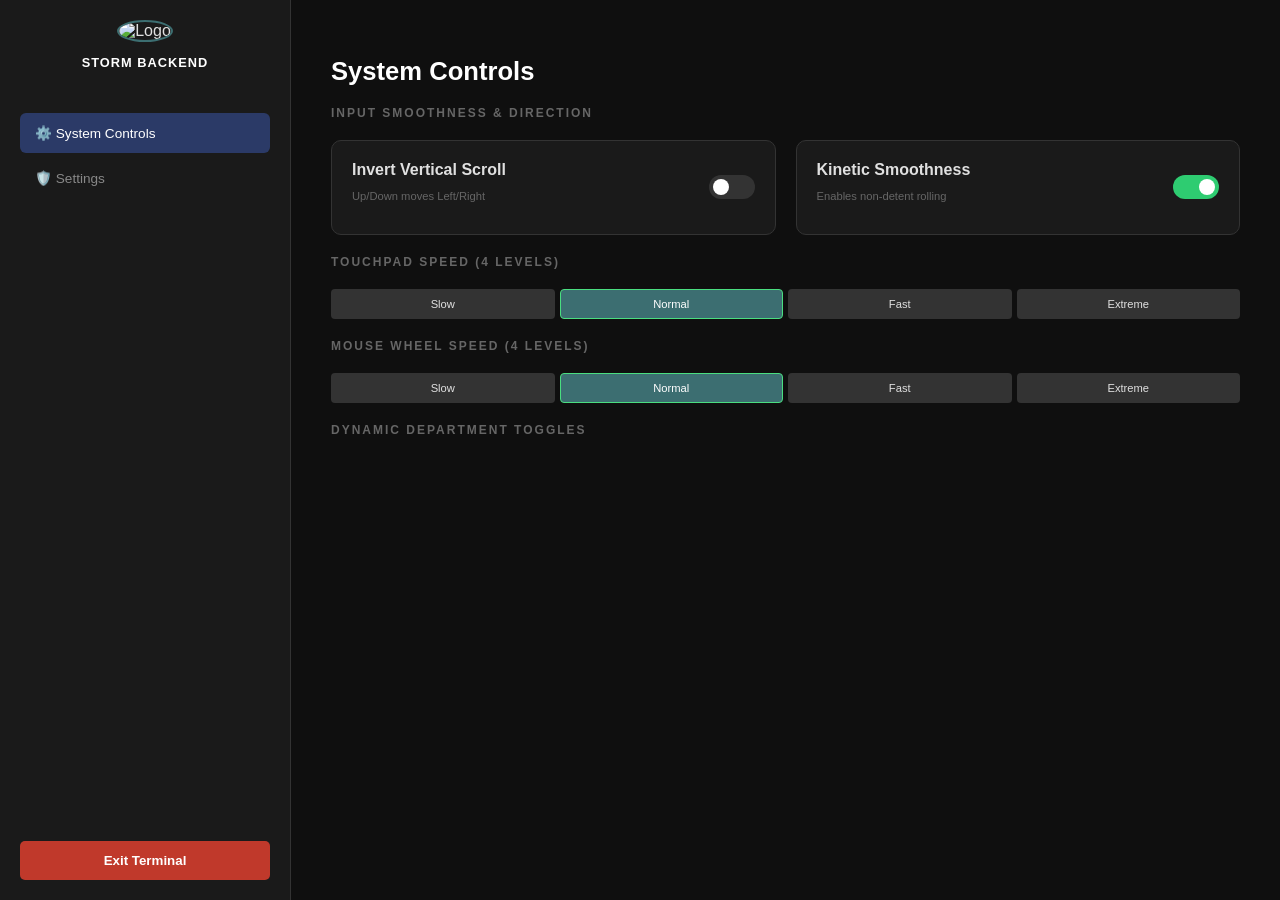
==== backend.html @ 60d8605e "Update backend.html" ====
<!DOCTYPE html>
<html lang="en">
<head>
    <meta charset="UTF-8">
    <meta name="viewport" content="width=device-width, initial-scale=1.0">
    <title>LRP | Master Backend Control</title>
    <style>
        body { background-color: #0f0f0f; color: #e0e0e0; font-family: 'Segoe UI', Arial, sans-serif; margin: 0; display: flex; min-height: 100vh; overflow: hidden; }
        .sidebar { width: 250px; background-color: #1a1a1a; border-right: 1px solid #333; padding: 20px; display: flex; flex-direction: column; }
        .sidebar h3 { font-size: 0.8rem; text-align: center; color: #fff; letter-spacing: 1px; }
        .nav-tabs { display: flex; flex-direction: column; gap: 5px; margin-top: 30px; }
        .tab-btn { background: transparent; color: #888; border: none; padding: 12px 15px; text-align: left; border-radius: 6px; cursor: pointer; transition: 0.2s; font-size: 0.85rem; }
        .tab-btn.active { background: #2b3a67; color: #fff; }
        .main-panel { flex-grow: 1; padding: 40px; overflow-y: auto; }
        .tab-content { display: none; }
        .tab-content.active-tab { display: block; animation: fadeIn 0.3s ease; }
        @keyframes fadeIn { from { opacity: 0; transform: translateY(5px); } to { opacity: 1; } }
        
        h1 { color: #fff; font-size: 1.6rem; }
        h2 { color: #666; font-size: 0.75rem; text-transform: uppercase; letter-spacing: 2px; margin: 20px 0; }

        .control-grid { display: grid; grid-template-columns: repeat(auto-fit, minmax(300px, 1fr)); gap: 20px; }
        .control-card { background: #1a1a1a; border: 1px solid #333; padding: 20px; border-radius: 10px; display: flex; justify-content: space-between; align-items: center; }
        
        /* Speed Selector Styling */
        .speed-track { display: flex; gap: 5px; margin-top: 10px; }
        .speed-opt { flex: 1; background: #333; padding: 8px; border-radius: 4px; text-align: center; cursor: pointer; font-size: 0.7rem; transition: 0.2s; border: 1px solid transparent; }
        .speed-opt.active { background: #3c6e71; border-color: #4ade80; color: white; }

        .switch { position: relative; width: 46px; height: 24px; }
        .switch input { opacity: 0; width: 0; height: 0; }
        .slider { position: absolute; cursor: pointer; top: 0; left: 0; right: 0; bottom: 0; background-color: #333; transition: .4s; border-radius: 34px; }
        .slider:before { position: absolute; content: ""; height: 16px; width: 16px; left: 4px; bottom: 4px; background-color: white; transition: .4s; border-radius: 50%; }
        input:checked + .slider { background-color: #2ecc71; }
        input:checked + .slider:before { transform: translateX(22px); }

        .btn-exit { background: #c0392b; color: white; border: none; padding: 12px; border-radius: 5px; cursor: pointer; margin-top: auto; font-weight: bold; }
    </style>
</head>
<body>

    <div class="sidebar">
        <div style="text-align: center;">
            <img src="LRPC_favicon_test.jpeg" alt="Logo" style="width: 65px; border-radius: 50%; border: 2px solid #3c6e71;">
            <h3>STORM BACKEND</h3>
        </div>
        <nav class="nav-tabs">
            <button class="tab-btn active" onclick="switchTab('controls', this)">⚙️ System Controls</button>
            <button class="tab-btn" onclick="switchTab('settings', this)">🛡️ Settings</button>
        </nav>
        <button class="btn-exit" onclick="window.location.href='option.html'">Exit Terminal</button>
    </div>

    <div class="main-panel">
        <div id="controls" class="tab-content active-tab">
            <h1>System Controls</h1>
            
            <h2>Input Smoothness & Direction</h2>
            <div class="control-grid">
                <div class="control-card">
                    <div><b>Invert Vertical Scroll</b><p style="font-size:0.7rem; color:#666;">Up/Down moves Left/Right</p></div>
                    <label class="switch">
                        <input type="checkbox" id="scroll_invert" onchange="saveSettings()">
                        <span class="slider"></span>
                    </label>
                </div>
                <div class="control-card">
                    <div><b>Kinetic Smoothness</b><p style="font-size:0.7rem; color:#666;">Enables non-detent rolling</p></div>
                    <label class="switch">
                        <input type="checkbox" id="scroll_smooth" checked onchange="saveSettings()">
                        <span class="slider"></span>
                    </label>
                </div>
            </div>

            <h2>Touchpad Speed (4 Levels)</h2>
            <div class="speed-track" id="touchpad-speeds">
                <div class="speed-opt" onclick="setSpeed('touch', 0.5, this)">Slow</div>
                <div class="speed-opt active" onclick="setSpeed('touch', 1.0, this)">Normal</div>
                <div class="speed-opt" onclick="setSpeed('touch', 2.0, this)">Fast</div>
                <div class="speed-opt" onclick="setSpeed('touch', 4.0, this)">Extreme</div>
            </div>

            <h2>Mouse Wheel Speed (4 Levels)</h2>
            <div class="speed-track" id="mouse-speeds">
                <div class="speed-opt" onclick="setSpeed('mouse', 0.5, this)">Slow</div>
                <div class="speed-opt active" onclick="setSpeed('mouse', 1.0, this)">Normal</div>
                <div class="speed-opt" onclick="setSpeed('mouse', 2.5, this)">Fast</div>
                <div class="speed-opt" onclick="setSpeed('mouse', 5.0, this)">Extreme</div>
            </div>

            <h2>Dynamic Department Toggles</h2>
            <div class="control-grid" id="dynamic-toggle-container" style="margin-top:20px;"></div>
        </div>
    </div>

    <script>
        function saveSettings() {
            localStorage.setItem('hub_invert', document.getElementById('scroll_invert').checked);
            localStorage.setItem('hub_smooth', document.getElementById('scroll_smooth').checked);
        }

        function setSpeed(type, val, el) {
            localStorage.setItem(`hub_${type}_speed`, val);
            const parent = el.parentElement;
            parent.querySelectorAll('.speed-opt').forEach(opt => opt.classList.remove('active'));
            el.classList.add('active');
        }

        function loadSettings() {
            const invert = localStorage.getItem('hub_invert') === "true";
            const smooth = localStorage.getItem('hub_smooth') !== "false"; // default true
            document.getElementById('scroll_invert').checked = invert;
            document.getElementById('scroll_smooth').checked = smooth;
            
            // Render depts...
            const depts = JSON.parse(localStorage.getItem('master_dept_list')) || [];
            const container = document.getElementById('dynamic-toggle-container');
            container.innerHTML = depts.map(d => `
                <div class="control-card">
                    <div><b>${d.icon} ${d.name}</b></div>
                    <label class="switch">
                        <input type="checkbox" ${localStorage.getItem(d.id+'_locked') === 'false' ? 'checked' : ''} 
                        onchange="localStorage.setItem('${d.id}_locked', !this.checked)">
                        <span class="slider"></span>
                    </label>
                </div>
            `).join('');
        }

        function switchTab(id, btn) {
            document.querySelectorAll('.tab-content').forEach(t => t.classList.remove('active-tab'));
            document.querySelectorAll('.tab-btn').forEach(b => b.classList.remove('active'));
            document.getElementById(id).classList.add('active-tab');
            btn.classList.add('active');
        }

        window.onload = loadSettings;
    </script>
</body>
</html>
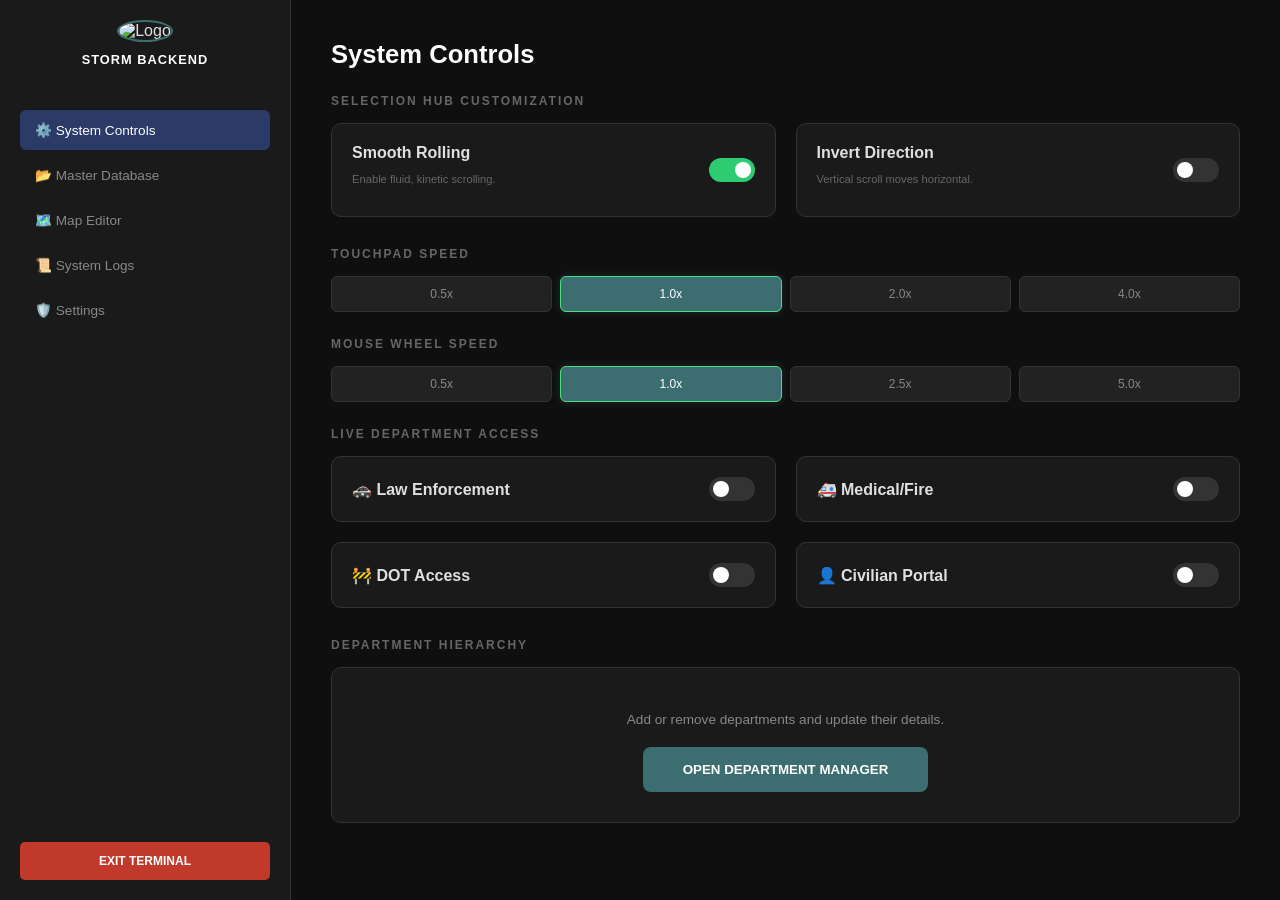
==== commit 53ffc359: "Update backend.html" ====
--- a/backend.html
+++ b/backend.html
@@ -6,27 +6,35 @@
     <title>LRP | Master Backend Control</title>
     <style>
         body { background-color: #0f0f0f; color: #e0e0e0; font-family: 'Segoe UI', Arial, sans-serif; margin: 0; display: flex; min-height: 100vh; overflow: hidden; }
-        .sidebar { width: 250px; background-color: #1a1a1a; border-right: 1px solid #333; padding: 20px; display: flex; flex-direction: column; }
-        .sidebar h3 { font-size: 0.8rem; text-align: center; color: #fff; letter-spacing: 1px; }
+        
+        /* Sidebar */
+        .sidebar { width: 250px; background-color: #1a1a1a; border-right: 1px solid #333; padding: 20px; display: flex; flex-direction: column; flex-shrink: 0; }
+        .sidebar h3 { font-size: 0.8rem; text-align: center; color: #fff; letter-spacing: 1px; margin-top: 10px; }
         .nav-tabs { display: flex; flex-direction: column; gap: 5px; margin-top: 30px; }
-        .tab-btn { background: transparent; color: #888; border: none; padding: 12px 15px; text-align: left; border-radius: 6px; cursor: pointer; transition: 0.2s; font-size: 0.85rem; }
+        .tab-btn { background: transparent; color: #888; border: none; padding: 12px 15px; text-align: left; border-radius: 6px; cursor: pointer; transition: 0.2s; font-size: 0.85rem; display: flex; align-items: center; gap: 10px; }
+        .tab-btn:hover { background: rgba(255, 255, 255, 0.05); color: #fff; }
         .tab-btn.active { background: #2b3a67; color: #fff; }
-        .main-panel { flex-grow: 1; padding: 40px; overflow-y: auto; }
+
+        /* Main Panel */
+        .main-panel { flex-grow: 1; padding: 40px; overflow-y: auto; background-color: #0f0f0f; }
         .tab-content { display: none; }
         .tab-content.active-tab { display: block; animation: fadeIn 0.3s ease; }
         @keyframes fadeIn { from { opacity: 0; transform: translateY(5px); } to { opacity: 1; } }
         
-        h1 { color: #fff; font-size: 1.6rem; }
-        h2 { color: #666; font-size: 0.75rem; text-transform: uppercase; letter-spacing: 2px; margin: 20px 0; }
-
-        .control-grid { display: grid; grid-template-columns: repeat(auto-fit, minmax(300px, 1fr)); gap: 20px; }
+        h1 { color: #fff; font-size: 1.6rem; margin: 0 0 5px 0; }
+        h2 { color: #666; font-size: 0.75rem; text-transform: uppercase; letter-spacing: 2px; margin: 25px 0 15px 0; }
+
+        /* Cards & Grids */
+        .control-grid { display: grid; grid-template-columns: repeat(auto-fit, minmax(300px, 1fr)); gap: 20px; margin-bottom: 30px; }
         .control-card { background: #1a1a1a; border: 1px solid #333; padding: 20px; border-radius: 10px; display: flex; justify-content: space-between; align-items: center; }
         
-        /* Speed Selector Styling */
-        .speed-track { display: flex; gap: 5px; margin-top: 10px; }
-        .speed-opt { flex: 1; background: #333; padding: 8px; border-radius: 4px; text-align: center; cursor: pointer; font-size: 0.7rem; transition: 0.2s; border: 1px solid transparent; }
-        .speed-opt.active { background: #3c6e71; border-color: #4ade80; color: white; }
-
+        /* Speed Selectors */
+        .speed-track { display: flex; gap: 8px; margin-bottom: 20px; }
+        .speed-opt { flex: 1; background: #222; padding: 10px; border-radius: 6px; text-align: center; cursor: pointer; font-size: 0.75rem; transition: 0.2s; border: 1px solid #333; color: #888; }
+        .speed-opt:hover { border-color: #3c6e71; color: #fff; }
+        .speed-opt.active { background: #3c6e71; border-color: #4ade80; color: white; box-shadow: 0 0 10px rgba(60, 110, 113, 0.3); }
+
+        /* Toggles */
         .switch { position: relative; width: 46px; height: 24px; }
         .switch input { opacity: 0; width: 0; height: 0; }
         .slider { position: absolute; cursor: pointer; top: 0; left: 0; right: 0; bottom: 0; background-color: #333; transition: .4s; border-radius: 34px; }
@@ -34,7 +42,16 @@
         input:checked + .slider { background-color: #2ecc71; }
         input:checked + .slider:before { transform: translateX(22px); }
 
-        .btn-exit { background: #c0392b; color: white; border: none; padding: 12px; border-radius: 5px; cursor: pointer; margin-top: auto; font-weight: bold; }
+        .mgmt-section { background: #1a1a1a; border: 1px solid #333; padding: 30px; border-radius: 10px; text-align: center; }
+        .btn-mgmt { background: #3c6e71; color: white; border: none; padding: 15px 40px; border-radius: 8px; cursor: pointer; font-weight: bold; text-transform: uppercase; transition: 0.3s; }
+        .btn-mgmt:hover { background: #2b3a67; transform: translateY(-2px); }
+
+        /* Logs & Placeholders */
+        .log-container { background: #111; padding: 20px; border-radius: 8px; font-family: monospace; color: #4ade80; font-size: 0.85rem; border: 1px solid #222; line-height: 1.6; }
+        .placeholder-box { background: #151515; border: 1px dashed #333; padding: 50px; border-radius: 10px; text-align: center; color: #555; }
+        .btn-primary { background: #2b3a67; color: white; border: none; padding: 12px 25px; border-radius: 5px; cursor: pointer; font-weight: bold; text-transform: uppercase; margin-top: 15px; }
+
+        .btn-exit { background: #c0392b; color: white; border: none; padding: 12px; border-radius: 5px; cursor: pointer; margin-top: auto; font-weight: bold; font-size: 0.75rem; text-transform: uppercase; }
     </style>
 </head>
 <body>
@@ -46,81 +63,127 @@
         </div>
         <nav class="nav-tabs">
             <button class="tab-btn active" onclick="switchTab('controls', this)">⚙️ System Controls</button>
+            <button class="tab-btn" onclick="switchTab('database', this)">📂 Master Database</button>
+            <button class="tab-btn" onclick="switchTab('map', this)">🗺️ Map Editor</button>
+            <button class="tab-btn" onclick="switchTab('logs', this)">📜 System Logs</button>
             <button class="tab-btn" onclick="switchTab('settings', this)">🛡️ Settings</button>
         </nav>
         <button class="btn-exit" onclick="window.location.href='option.html'">Exit Terminal</button>
     </div>
 
     <div class="main-panel">
+        
         <div id="controls" class="tab-content active-tab">
             <h1>System Controls</h1>
             
-            <h2>Input Smoothness & Direction</h2>
+            <h2>Selection Hub Customization</h2>
             <div class="control-grid">
                 <div class="control-card">
-                    <div><b>Invert Vertical Scroll</b><p style="font-size:0.7rem; color:#666;">Up/Down moves Left/Right</p></div>
+                    <div><b>Smooth Rolling</b><p style="font-size:0.7rem; color:#666;">Enable fluid, kinetic scrolling.</p></div>
+                    <label class="switch">
+                        <input type="checkbox" id="scroll_smooth" checked onchange="saveSettings()">
+                        <span class="slider"></span>
+                    </label>
+                </div>
+                <div class="control-card">
+                    <div><b>Invert Direction</b><p style="font-size:0.7rem; color:#666;">Vertical scroll moves horizontal.</p></div>
                     <label class="switch">
                         <input type="checkbox" id="scroll_invert" onchange="saveSettings()">
                         <span class="slider"></span>
                     </label>
                 </div>
-                <div class="control-card">
-                    <div><b>Kinetic Smoothness</b><p style="font-size:0.7rem; color:#666;">Enables non-detent rolling</p></div>
-                    <label class="switch">
-                        <input type="checkbox" id="scroll_smooth" checked onchange="saveSettings()">
-                        <span class="slider"></span>
-                    </label>
-                </div>
-            </div>
-
-            <h2>Touchpad Speed (4 Levels)</h2>
-            <div class="speed-track" id="touchpad-speeds">
-                <div class="speed-opt" onclick="setSpeed('touch', 0.5, this)">Slow</div>
-                <div class="speed-opt active" onclick="setSpeed('touch', 1.0, this)">Normal</div>
-                <div class="speed-opt" onclick="setSpeed('touch', 2.0, this)">Fast</div>
-                <div class="speed-opt" onclick="setSpeed('touch', 4.0, this)">Extreme</div>
-            </div>
-
-            <h2>Mouse Wheel Speed (4 Levels)</h2>
-            <div class="speed-track" id="mouse-speeds">
-                <div class="speed-opt" onclick="setSpeed('mouse', 0.5, this)">Slow</div>
-                <div class="speed-opt active" onclick="setSpeed('mouse', 1.0, this)">Normal</div>
-                <div class="speed-opt" onclick="setSpeed('mouse', 2.5, this)">Fast</div>
-                <div class="speed-opt" onclick="setSpeed('mouse', 5.0, this)">Extreme</div>
-            </div>
-
-            <h2>Dynamic Department Toggles</h2>
-            <div class="control-grid" id="dynamic-toggle-container" style="margin-top:20px;"></div>
-        </div>
+            </div>
+
+            <h2>Touchpad Speed</h2>
+            <div class="speed-track" id="touch-track">
+                <div class="speed-opt" onclick="setSpeed('touch', 0.5, this)">0.5x</div>
+                <div class="speed-opt active" onclick="setSpeed('touch', 1.0, this)">1.0x</div>
+                <div class="speed-opt" onclick="setSpeed('touch', 2.0, this)">2.0x</div>
+                <div class="speed-opt" onclick="setSpeed('touch', 4.0, this)">4.0x</div>
+            </div>
+
+            <h2>Mouse Wheel Speed</h2>
+            <div class="speed-track" id="mouse-track">
+                <div class="speed-opt" onclick="setSpeed('mouse', 0.5, this)">0.5x</div>
+                <div class="speed-opt active" onclick="setSpeed('mouse', 1.0, this)">1.0x</div>
+                <div class="speed-opt" onclick="setSpeed('mouse', 2.5, this)">2.5x</div>
+                <div class="speed-opt" onclick="setSpeed('mouse', 5.0, this)">5.0x</div>
+            </div>
+
+            <h2>Live Department Access</h2>
+            <div class="control-grid" id="dynamic-toggle-container"></div>
+
+            <h2>Department Hierarchy</h2>
+            <div class="mgmt-section">
+                <p style="color: #888; font-size: 0.85rem; margin-bottom: 20px;">Add or remove departments and update their details.</p>
+                <button class="btn-mgmt" onclick="window.location.href='dept.html'">Open Department Manager</button>
+            </div>
+        </div>
+
+        <div id="database" class="tab-content">
+            <h1>Master Database</h1>
+            <h2>Global Citizen & User Management</h2>
+            <div class="placeholder-box">
+                <p>User Directory & Credential Manager</p>
+                <button class="btn-primary" onclick="window.location.href='database.html'">Initialize Master Registry</button>
+            </div>
+        </div>
+
+        <div id="map" class="tab-content">
+            <h1>Map Editor</h1>
+            <h2>Live Dispatch Coordinate Management</h2>
+            <div class="placeholder-box">
+                <p>Map Render Engine Standby</p>
+                <button class="btn-primary" disabled style="opacity: 0.5;">Open Map Canvas</button>
+            </div>
+        </div>
+
+        <div id="logs" class="tab-content">
+            <h1>System Logs</h1>
+            <div class="log-container" id="log-display">
+                > [INFO] System initialized successfully.<br>
+                > [INFO] Connection to LocalStorage: STABLE.<br>
+                > [DATA] Master Department List synchronized.
+            </div>
+        </div>
+
+        <div id="settings" class="tab-content">
+            <h1>Settings</h1>
+            <h2>Security & Debugging</h2>
+            <div class="control-card">
+                <div><b>Admin Debug Mode</b></div>
+                <label class="switch"><input type="checkbox"><span class="slider"></span></label>
+            </div>
+        </div>
+
     </div>
 
     <script>
         function saveSettings() {
+            localStorage.setItem('hub_smooth', document.getElementById('scroll_smooth').checked);
             localStorage.setItem('hub_invert', document.getElementById('scroll_invert').checked);
-            localStorage.setItem('hub_smooth', document.getElementById('scroll_smooth').checked);
         }
 
         function setSpeed(type, val, el) {
             localStorage.setItem(`hub_${type}_speed`, val);
-            const parent = el.parentElement;
-            parent.querySelectorAll('.speed-opt').forEach(opt => opt.classList.remove('active'));
+            el.parentElement.querySelectorAll('.speed-opt').forEach(opt => opt.classList.remove('active'));
             el.classList.add('active');
         }
 
-        function loadSettings() {
-            const invert = localStorage.getItem('hub_invert') === "true";
-            const smooth = localStorage.getItem('hub_smooth') !== "false"; // default true
-            document.getElementById('scroll_invert').checked = invert;
-            document.getElementById('scroll_smooth').checked = smooth;
-            
-            // Render depts...
-            const depts = JSON.parse(localStorage.getItem('master_dept_list')) || [];
+        function renderToggles() {
+            const depts = JSON.parse(localStorage.getItem('master_dept_list')) || [
+                { id: 'police', name: 'Law Enforcement', icon: '🚓' },
+                { id: 'ems', name: 'Medical/Fire', icon: '🚑' },
+                { id: 'dot', name: 'DOT Access', icon: '🚧' },
+                { id: 'civ', name: 'Civilian Portal', icon: '👤' }
+            ];
             const container = document.getElementById('dynamic-toggle-container');
             container.innerHTML = depts.map(d => `
                 <div class="control-card">
                     <div><b>${d.icon} ${d.name}</b></div>
                     <label class="switch">
-                        <input type="checkbox" ${localStorage.getItem(d.id+'_locked') === 'false' ? 'checked' : ''} 
+                        <input type="checkbox" id="${d.id}_toggle" 
+                        ${localStorage.getItem(d.id+'_locked') === 'false' ? 'checked' : ''} 
                         onchange="localStorage.setItem('${d.id}_locked', !this.checked)">
                         <span class="slider"></span>
                     </label>
@@ -135,7 +198,11 @@
             btn.classList.add('active');
         }
 
-        window.onload = loadSettings;
+        window.onload = () => {
+            renderToggles();
+            document.getElementById('scroll_smooth').checked = localStorage.getItem('hub_smooth') !== "false";
+            document.getElementById('scroll_invert').checked = localStorage.getItem('hub_invert') === "true";
+        };
     </script>
 </body>
 </html>
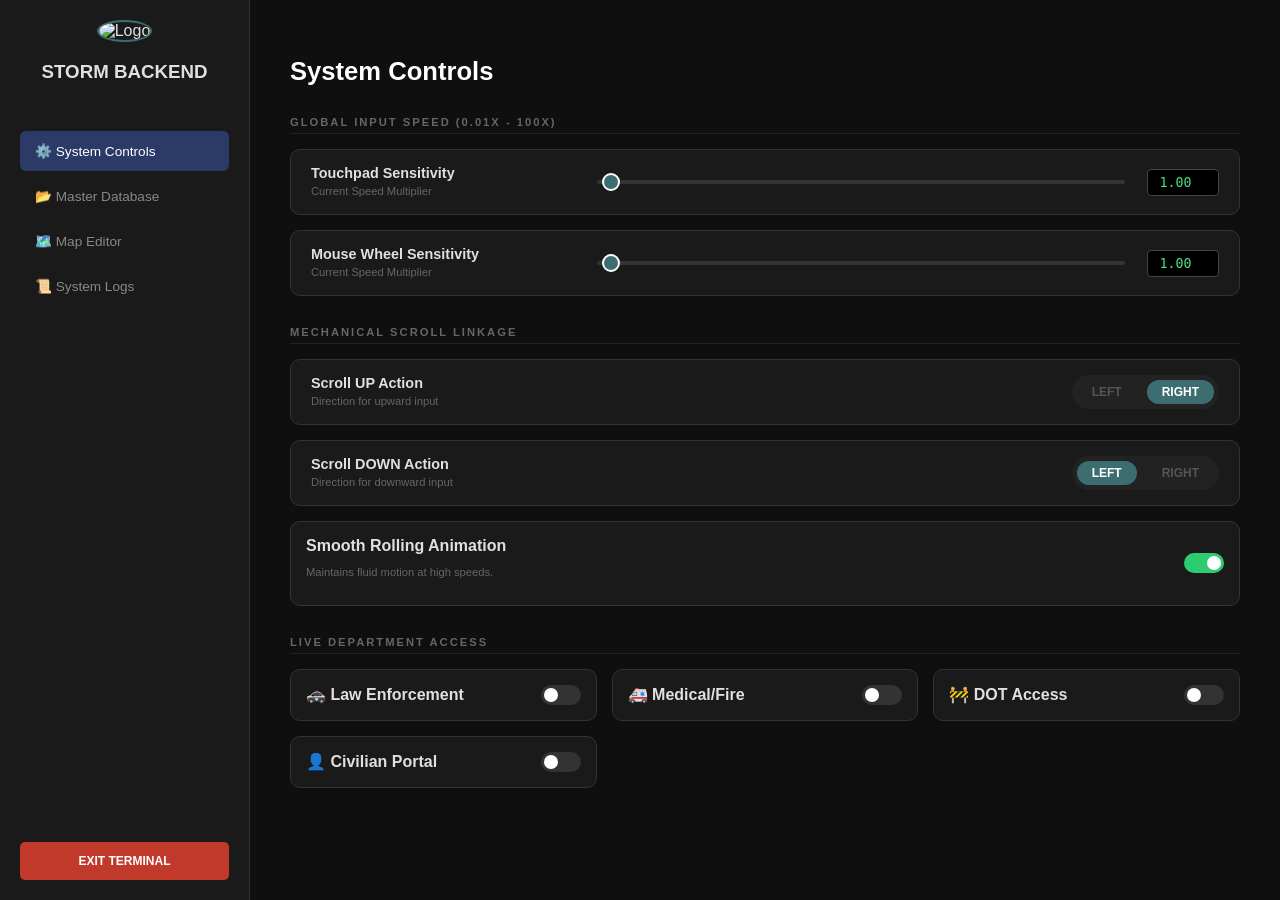
==== commit 2bfaec9b: "Update backend.html" ====
--- a/backend.html
+++ b/backend.html
@@ -5,60 +5,58 @@
     <meta name="viewport" content="width=device-width, initial-scale=1.0">
     <title>LRP | Master Backend Control</title>
     <style>
-        body { background-color: #0f0f0f; color: #e0e0e0; font-family: 'Segoe UI', Arial, sans-serif; margin: 0; display: flex; min-height: 100vh; overflow: hidden; }
+        body { background-color: #0f0f0f; color: #e0e0e0; font-family: 'Segoe UI', sans-serif; margin: 0; display: flex; height: 100vh; overflow: hidden; }
         
         /* Sidebar */
-        .sidebar { width: 250px; background-color: #1a1a1a; border-right: 1px solid #333; padding: 20px; display: flex; flex-direction: column; flex-shrink: 0; }
-        .sidebar h3 { font-size: 0.8rem; text-align: center; color: #fff; letter-spacing: 1px; margin-top: 10px; }
+        .sidebar { width: 250px; background-color: #1a1a1a; border-right: 1px solid #333; padding: 20px; display: flex; flex-direction: column; flex-shrink: 0; box-sizing: border-box; }
         .nav-tabs { display: flex; flex-direction: column; gap: 5px; margin-top: 30px; }
-        .tab-btn { background: transparent; color: #888; border: none; padding: 12px 15px; text-align: left; border-radius: 6px; cursor: pointer; transition: 0.2s; font-size: 0.85rem; display: flex; align-items: center; gap: 10px; }
-        .tab-btn:hover { background: rgba(255, 255, 255, 0.05); color: #fff; }
+        .tab-btn { background: transparent; color: #888; border: none; padding: 12px 15px; text-align: left; border-radius: 6px; cursor: pointer; font-size: 0.85rem; display: flex; align-items: center; gap: 10px; }
         .tab-btn.active { background: #2b3a67; color: #fff; }
 
         /* Main Panel */
-        .main-panel { flex-grow: 1; padding: 40px; overflow-y: auto; background-color: #0f0f0f; }
-        .tab-content { display: none; }
+        .main-panel { flex-grow: 1; padding: 40px; overflow-y: auto; box-sizing: border-box; }
+        .tab-content { display: none; width: 100%; }
         .tab-content.active-tab { display: block; animation: fadeIn 0.3s ease; }
         @keyframes fadeIn { from { opacity: 0; transform: translateY(5px); } to { opacity: 1; } }
+
+        h1 { color: #fff; font-size: 1.6rem; margin-bottom: 20px; }
+        h2 { color: #666; font-size: 0.7rem; text-transform: uppercase; letter-spacing: 2px; margin: 30px 0 15px 0; border-bottom: 1px solid #222; padding-bottom: 5px; }
+
+        /* Speed Control Row */
+        .setting-row { background: #1a1a1a; border: 1px solid #333; padding: 15px 20px; border-radius: 10px; margin-bottom: 15px; display: flex; align-items: center; gap: 20px; }
+        .label-group { flex: 1; }
+        .label-group b { display: block; font-size: 0.9rem; }
+        .label-group span { font-size: 0.7rem; color: #666; }
+
+        /* Sliders & Inputs */
+        .slider-ctrl { flex: 2; -webkit-appearance: none; height: 4px; background: #333; border-radius: 5px; outline: none; }
+        .slider-ctrl::-webkit-slider-thumb { -webkit-appearance: none; width: 18px; height: 18px; background: #3c6e71; border-radius: 50%; cursor: pointer; border: 2px solid #fff; }
+        .num-input { width: 60px; background: #000; border: 1px solid #444; color: #4ade80; padding: 5px; border-radius: 4px; text-align: center; font-family: monospace; }
+
+        /* Directional Toggle Sliders */
+        .dir-container { display: flex; gap: 10px; align-items: center; background: #222; padding: 5px; border-radius: 20px; width: fit-content; }
+        .dir-btn { border: none; background: none; color: #555; padding: 5px 15px; border-radius: 15px; cursor: pointer; font-size: 0.75rem; font-weight: bold; transition: 0.2s; }
+        .dir-btn.active { background: #3c6e71; color: white; }
+
+        .control-grid { display: grid; grid-template-columns: repeat(auto-fit, minmax(300px, 1fr)); gap: 15px; }
+        .control-card { background: #1a1a1a; border: 1px solid #333; padding: 15px; border-radius: 10px; display: flex; justify-content: space-between; align-items: center; }
+
+        .btn-exit { background: #c0392b; color: white; border: none; padding: 12px; border-radius: 5px; cursor: pointer; margin-top: auto; font-weight: bold; font-size: 0.75rem; text-transform: uppercase; }
         
-        h1 { color: #fff; font-size: 1.6rem; margin: 0 0 5px 0; }
-        h2 { color: #666; font-size: 0.75rem; text-transform: uppercase; letter-spacing: 2px; margin: 25px 0 15px 0; }
-
-        /* Cards & Grids */
-        .control-grid { display: grid; grid-template-columns: repeat(auto-fit, minmax(300px, 1fr)); gap: 20px; margin-bottom: 30px; }
-        .control-card { background: #1a1a1a; border: 1px solid #333; padding: 20px; border-radius: 10px; display: flex; justify-content: space-between; align-items: center; }
-        
-        /* Speed Selectors */
-        .speed-track { display: flex; gap: 8px; margin-bottom: 20px; }
-        .speed-opt { flex: 1; background: #222; padding: 10px; border-radius: 6px; text-align: center; cursor: pointer; font-size: 0.75rem; transition: 0.2s; border: 1px solid #333; color: #888; }
-        .speed-opt:hover { border-color: #3c6e71; color: #fff; }
-        .speed-opt.active { background: #3c6e71; border-color: #4ade80; color: white; box-shadow: 0 0 10px rgba(60, 110, 113, 0.3); }
-
-        /* Toggles */
-        .switch { position: relative; width: 46px; height: 24px; }
+        /* Switch */
+        .switch { position: relative; width: 40px; height: 20px; }
         .switch input { opacity: 0; width: 0; height: 0; }
-        .slider { position: absolute; cursor: pointer; top: 0; left: 0; right: 0; bottom: 0; background-color: #333; transition: .4s; border-radius: 34px; }
-        .slider:before { position: absolute; content: ""; height: 16px; width: 16px; left: 4px; bottom: 4px; background-color: white; transition: .4s; border-radius: 50%; }
-        input:checked + .slider { background-color: #2ecc71; }
-        input:checked + .slider:before { transform: translateX(22px); }
-
-        .mgmt-section { background: #1a1a1a; border: 1px solid #333; padding: 30px; border-radius: 10px; text-align: center; }
-        .btn-mgmt { background: #3c6e71; color: white; border: none; padding: 15px 40px; border-radius: 8px; cursor: pointer; font-weight: bold; text-transform: uppercase; transition: 0.3s; }
-        .btn-mgmt:hover { background: #2b3a67; transform: translateY(-2px); }
-
-        /* Logs & Placeholders */
-        .log-container { background: #111; padding: 20px; border-radius: 8px; font-family: monospace; color: #4ade80; font-size: 0.85rem; border: 1px solid #222; line-height: 1.6; }
-        .placeholder-box { background: #151515; border: 1px dashed #333; padding: 50px; border-radius: 10px; text-align: center; color: #555; }
-        .btn-primary { background: #2b3a67; color: white; border: none; padding: 12px 25px; border-radius: 5px; cursor: pointer; font-weight: bold; text-transform: uppercase; margin-top: 15px; }
-
-        .btn-exit { background: #c0392b; color: white; border: none; padding: 12px; border-radius: 5px; cursor: pointer; margin-top: auto; font-weight: bold; font-size: 0.75rem; text-transform: uppercase; }
+        .toggle-slider { position: absolute; cursor: pointer; top: 0; left: 0; right: 0; bottom: 0; background-color: #333; transition: .4s; border-radius: 20px; }
+        .toggle-slider:before { position: absolute; content: ""; height: 14px; width: 14px; left: 3px; bottom: 3px; background-color: white; transition: .4s; border-radius: 50%; }
+        input:checked + .toggle-slider { background-color: #2ecc71; }
+        input:checked + .toggle-slider:before { transform: translateX(20px); }
     </style>
 </head>
 <body>
 
     <div class="sidebar">
         <div style="text-align: center;">
-            <img src="LRPC_favicon_test.jpeg" alt="Logo" style="width: 65px; border-radius: 50%; border: 2px solid #3c6e71;">
+            <img src="LRPC_favicon_test.jpeg" alt="Logo" style="width: 60px; border-radius: 50%; border: 2px solid #3c6e71;">
             <h3>STORM BACKEND</h3>
         </div>
         <nav class="nav-tabs">
@@ -66,111 +64,131 @@
             <button class="tab-btn" onclick="switchTab('database', this)">📂 Master Database</button>
             <button class="tab-btn" onclick="switchTab('map', this)">🗺️ Map Editor</button>
             <button class="tab-btn" onclick="switchTab('logs', this)">📜 System Logs</button>
-            <button class="tab-btn" onclick="switchTab('settings', this)">🛡️ Settings</button>
         </nav>
         <button class="btn-exit" onclick="window.location.href='option.html'">Exit Terminal</button>
     </div>
 
     <div class="main-panel">
-        
         <div id="controls" class="tab-content active-tab">
             <h1>System Controls</h1>
             
-            <h2>Selection Hub Customization</h2>
-            <div class="control-grid">
-                <div class="control-card">
-                    <div><b>Smooth Rolling</b><p style="font-size:0.7rem; color:#666;">Enable fluid, kinetic scrolling.</p></div>
-                    <label class="switch">
-                        <input type="checkbox" id="scroll_smooth" checked onchange="saveSettings()">
-                        <span class="slider"></span>
-                    </label>
-                </div>
-                <div class="control-card">
-                    <div><b>Invert Direction</b><p style="font-size:0.7rem; color:#666;">Vertical scroll moves horizontal.</p></div>
-                    <label class="switch">
-                        <input type="checkbox" id="scroll_invert" onchange="saveSettings()">
-                        <span class="slider"></span>
-                    </label>
-                </div>
-            </div>
-
-            <h2>Touchpad Speed</h2>
-            <div class="speed-track" id="touch-track">
-                <div class="speed-opt" onclick="setSpeed('touch', 0.5, this)">0.5x</div>
-                <div class="speed-opt active" onclick="setSpeed('touch', 1.0, this)">1.0x</div>
-                <div class="speed-opt" onclick="setSpeed('touch', 2.0, this)">2.0x</div>
-                <div class="speed-opt" onclick="setSpeed('touch', 4.0, this)">4.0x</div>
-            </div>
-
-            <h2>Mouse Wheel Speed</h2>
-            <div class="speed-track" id="mouse-track">
-                <div class="speed-opt" onclick="setSpeed('mouse', 0.5, this)">0.5x</div>
-                <div class="speed-opt active" onclick="setSpeed('mouse', 1.0, this)">1.0x</div>
-                <div class="speed-opt" onclick="setSpeed('mouse', 2.5, this)">2.5x</div>
-                <div class="speed-opt" onclick="setSpeed('mouse', 5.0, this)">5.0x</div>
+            <h2>Global Input Speed (0.01x - 100x)</h2>
+            <div class="setting-row">
+                <div class="label-group">
+                    <b>Touchpad Sensitivity</b>
+                    <span>Current Speed Multiplier</span>
+                </div>
+                <input type="range" id="touch_slide" class="slider-ctrl" min="0.01" max="100" step="0.01" oninput="updateSpeed('touch', this.value)">
+                <input type="number" id="touch_num" class="num-input" min="0.01" max="100" step="0.01" onchange="updateSpeed('touch', this.value)">
+            </div>
+
+            <div class="setting-row">
+                <div class="label-group">
+                    <b>Mouse Wheel Sensitivity</b>
+                    <span>Current Speed Multiplier</span>
+                </div>
+                <input type="range" id="mouse_slide" class="slider-ctrl" min="0.01" max="100" step="0.01" oninput="updateSpeed('mouse', this.value)">
+                <input type="number" id="mouse_num" class="num-input" min="0.01" max="100" step="0.01" onchange="updateSpeed('mouse', this.value)">
+            </div>
+
+            <h2>Mechanical Scroll Linkage</h2>
+            <div class="setting-row">
+                <div class="label-group">
+                    <b>Scroll UP Action</b>
+                    <span>Direction for upward input</span>
+                </div>
+                <div class="dir-container">
+                    <button id="up-left" class="dir-btn" onclick="setLinkage('up', 'left')">LEFT</button>
+                    <button id="up-right" class="dir-btn" onclick="setLinkage('up', 'right')">RIGHT</button>
+                </div>
+            </div>
+
+            <div class="setting-row">
+                <div class="label-group">
+                    <b>Scroll DOWN Action</b>
+                    <span>Direction for downward input</span>
+                </div>
+                <div class="dir-container">
+                    <button id="down-left" class="dir-btn" onclick="setLinkage('down', 'left')">LEFT</button>
+                    <button id="down-right" class="dir-btn" onclick="setLinkage('down', 'right')">RIGHT</button>
+                </div>
+            </div>
+
+            <div class="control-card" style="margin-top:10px;">
+                <div><b>Smooth Rolling Animation</b><p style="font-size:0.7rem; color:#666;">Maintains fluid motion at high speeds.</p></div>
+                <label class="switch">
+                    <input type="checkbox" id="scroll_smooth" checked onchange="localStorage.setItem('hub_smooth', this.checked)">
+                    <span class="toggle-slider"></span>
+                </label>
             </div>
 
             <h2>Live Department Access</h2>
             <div class="control-grid" id="dynamic-toggle-container"></div>
-
-            <h2>Department Hierarchy</h2>
-            <div class="mgmt-section">
-                <p style="color: #888; font-size: 0.85rem; margin-bottom: 20px;">Add or remove departments and update their details.</p>
-                <button class="btn-mgmt" onclick="window.location.href='dept.html'">Open Department Manager</button>
-            </div>
         </div>
-
-        <div id="database" class="tab-content">
-            <h1>Master Database</h1>
-            <h2>Global Citizen & User Management</h2>
-            <div class="placeholder-box">
-                <p>User Directory & Credential Manager</p>
-                <button class="btn-primary" onclick="window.location.href='database.html'">Initialize Master Registry</button>
-            </div>
-        </div>
-
-        <div id="map" class="tab-content">
-            <h1>Map Editor</h1>
-            <h2>Live Dispatch Coordinate Management</h2>
-            <div class="placeholder-box">
-                <p>Map Render Engine Standby</p>
-                <button class="btn-primary" disabled style="opacity: 0.5;">Open Map Canvas</button>
-            </div>
-        </div>
-
-        <div id="logs" class="tab-content">
-            <h1>System Logs</h1>
-            <div class="log-container" id="log-display">
-                > [INFO] System initialized successfully.<br>
-                > [INFO] Connection to LocalStorage: STABLE.<br>
-                > [DATA] Master Department List synchronized.
-            </div>
-        </div>
-
-        <div id="settings" class="tab-content">
-            <h1>Settings</h1>
-            <h2>Security & Debugging</h2>
-            <div class="control-card">
-                <div><b>Admin Debug Mode</b></div>
-                <label class="switch"><input type="checkbox"><span class="slider"></span></label>
-            </div>
-        </div>
-
+        
+        <div id="database" class="tab-content"><h1>Master Database</h1></div>
+        <div id="map" class="tab-content"><h1>Map Editor</h1></div>
+        <div id="logs" class="tab-content"><h1>System Logs</h1></div>
     </div>
 
     <script>
-        function saveSettings() {
-            localStorage.setItem('hub_smooth', document.getElementById('scroll_smooth').checked);
-            localStorage.setItem('hub_invert', document.getElementById('scroll_invert').checked);
-        }
-
-        function setSpeed(type, val, el) {
+        // --- SPEED LOGIC ---
+        function updateSpeed(type, val) {
+            val = parseFloat(val).toFixed(2);
             localStorage.setItem(`hub_${type}_speed`, val);
-            el.parentElement.querySelectorAll('.speed-opt').forEach(opt => opt.classList.remove('active'));
-            el.classList.add('active');
-        }
-
-        function renderToggles() {
+            document.getElementById(`${type}_slide`).value = val;
+            document.getElementById(`${type}_num`).value = val;
+        }
+
+        // --- MECHANICAL LINKAGE LOGIC ---
+        // Up/Down are linked. If Up = Left, Down MUST = Right.
+        function setLinkage(trigger, dir) {
+            let upDir, downDir;
+            
+            if (trigger === 'up') {
+                upDir = dir;
+                downDir = (dir === 'left') ? 'right' : 'left';
+            } else {
+                downDir = dir;
+                upDir = (dir === 'left') ? 'right' : 'left';
+            }
+
+            localStorage.setItem('hub_dir_up', upDir);
+            localStorage.setItem('hub_dir_down', downDir);
+            refreshLinkageUI();
+        }
+
+        function refreshLinkageUI() {
+            const up = localStorage.getItem('hub_dir_up') || 'right';
+            const down = localStorage.getItem('hub_dir_down') || 'left';
+
+            document.querySelectorAll('.dir-btn').forEach(b => b.classList.remove('active'));
+            document.getElementById(`up-${up}`).classList.add('active');
+            document.getElementById(`down-${down}`).classList.add('active');
+        }
+
+        function switchTab(id, btn) {
+            document.querySelectorAll('.tab-content').forEach(t => t.classList.remove('active-tab'));
+            document.querySelectorAll('.tab-btn').forEach(b => b.classList.remove('active'));
+            document.getElementById(id).classList.add('active-tab');
+            btn.classList.add('active');
+        }
+
+        function load() {
+            // Load Speeds
+            const tSpeed = localStorage.getItem('hub_touch_speed') || 1.0;
+            const mSpeed = localStorage.getItem('hub_mouse_speed') || 1.0;
+            updateSpeed('touch', tSpeed);
+            updateSpeed('mouse', mSpeed);
+
+            // Load Linkage
+            if(!localStorage.getItem('hub_dir_up')) {
+                localStorage.setItem('hub_dir_up', 'right');
+                localStorage.setItem('hub_dir_down', 'left');
+            }
+            refreshLinkageUI();
+
+            // Load Dept Toggles
             const depts = JSON.parse(localStorage.getItem('master_dept_list')) || [
                 { id: 'police', name: 'Law Enforcement', icon: '🚓' },
                 { id: 'ems', name: 'Medical/Fire', icon: '🚑' },
@@ -182,27 +200,15 @@
                 <div class="control-card">
                     <div><b>${d.icon} ${d.name}</b></div>
                     <label class="switch">
-                        <input type="checkbox" id="${d.id}_toggle" 
-                        ${localStorage.getItem(d.id+'_locked') === 'false' ? 'checked' : ''} 
+                        <input type="checkbox" ${localStorage.getItem(d.id+'_locked') === 'false' ? 'checked' : ''} 
                         onchange="localStorage.setItem('${d.id}_locked', !this.checked)">
-                        <span class="slider"></span>
+                        <span class="toggle-slider"></span>
                     </label>
                 </div>
             `).join('');
         }
 
-        function switchTab(id, btn) {
-            document.querySelectorAll('.tab-content').forEach(t => t.classList.remove('active-tab'));
-            document.querySelectorAll('.tab-btn').forEach(b => b.classList.remove('active'));
-            document.getElementById(id).classList.add('active-tab');
-            btn.classList.add('active');
-        }
-
-        window.onload = () => {
-            renderToggles();
-            document.getElementById('scroll_smooth').checked = localStorage.getItem('hub_smooth') !== "false";
-            document.getElementById('scroll_invert').checked = localStorage.getItem('hub_invert') === "true";
-        };
+        window.onload = load;
     </script>
 </body>
 </html>
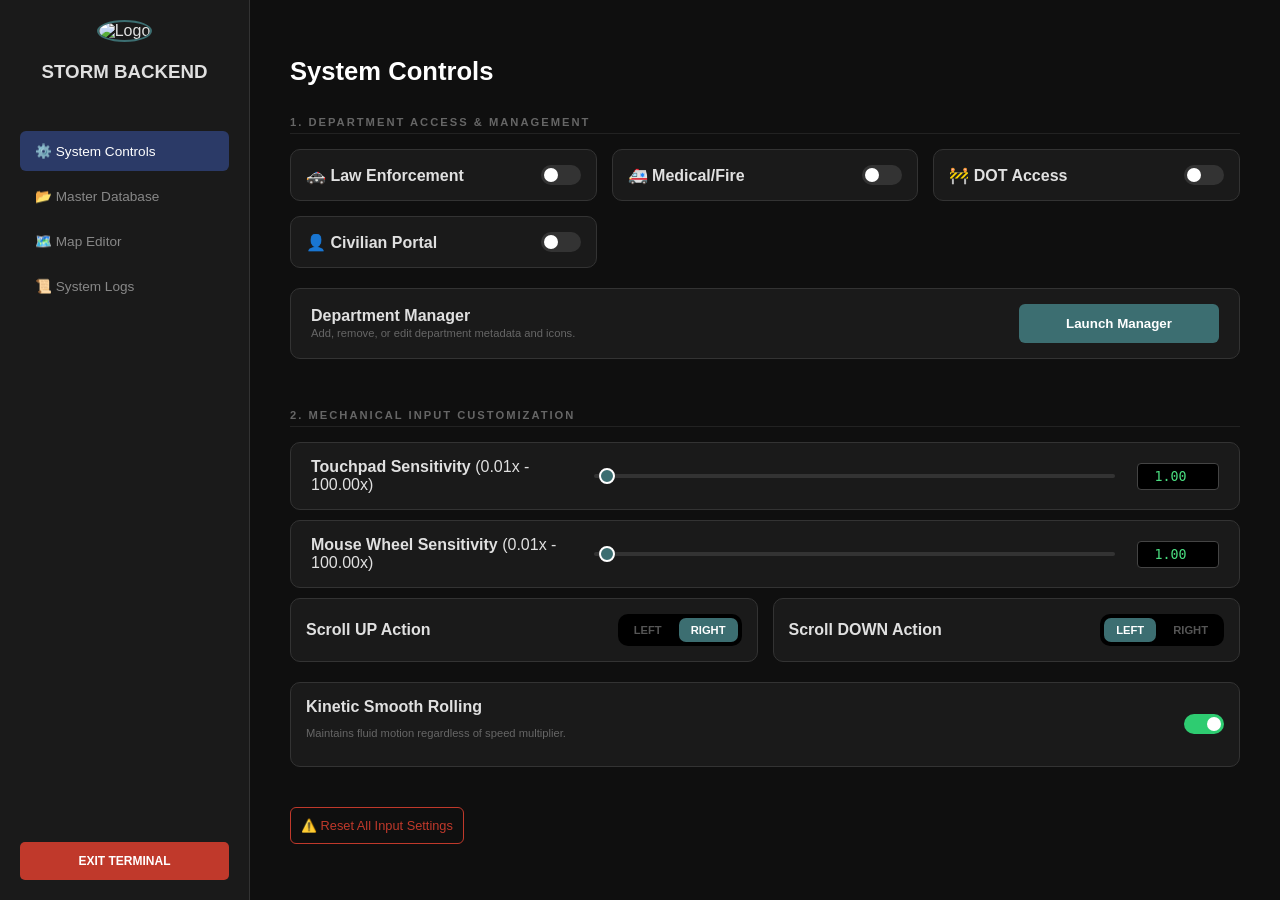
==== commit 27c5ffd9: "Update backend.html" ====
--- a/backend.html
+++ b/backend.html
@@ -10,11 +10,12 @@
         /* Sidebar */
         .sidebar { width: 250px; background-color: #1a1a1a; border-right: 1px solid #333; padding: 20px; display: flex; flex-direction: column; flex-shrink: 0; box-sizing: border-box; }
         .nav-tabs { display: flex; flex-direction: column; gap: 5px; margin-top: 30px; }
-        .tab-btn { background: transparent; color: #888; border: none; padding: 12px 15px; text-align: left; border-radius: 6px; cursor: pointer; font-size: 0.85rem; display: flex; align-items: center; gap: 10px; }
+        .tab-btn { background: transparent; color: #888; border: none; padding: 12px 15px; text-align: left; border-radius: 6px; cursor: pointer; font-size: 0.85rem; display: flex; align-items: center; gap: 10px; transition: 0.2s; }
         .tab-btn.active { background: #2b3a67; color: #fff; }
+        .tab-btn:hover { background: rgba(255,255,255,0.05); }
 
         /* Main Panel */
-        .main-panel { flex-grow: 1; padding: 40px; overflow-y: auto; box-sizing: border-box; }
+        .main-panel { flex-grow: 1; padding: 40px; overflow-y: auto; box-sizing: border-box; scroll-behavior: smooth; }
         .tab-content { display: none; width: 100%; }
         .tab-content.active-tab { display: block; animation: fadeIn 0.3s ease; }
         @keyframes fadeIn { from { opacity: 0; transform: translateY(5px); } to { opacity: 1; } }
@@ -22,29 +23,29 @@
         h1 { color: #fff; font-size: 1.6rem; margin-bottom: 20px; }
         h2 { color: #666; font-size: 0.7rem; text-transform: uppercase; letter-spacing: 2px; margin: 30px 0 15px 0; border-bottom: 1px solid #222; padding-bottom: 5px; }
 
-        /* Speed Control Row */
-        .setting-row { background: #1a1a1a; border: 1px solid #333; padding: 15px 20px; border-radius: 10px; margin-bottom: 15px; display: flex; align-items: center; gap: 20px; }
-        .label-group { flex: 1; }
-        .label-group b { display: block; font-size: 0.9rem; }
-        .label-group span { font-size: 0.7rem; color: #666; }
-
-        /* Sliders & Inputs */
+        /* UI Components */
+        .control-grid { display: grid; grid-template-columns: repeat(auto-fit, minmax(280px, 1fr)); gap: 15px; margin-bottom: 20px; }
+        .control-card { background: #1a1a1a; border: 1px solid #333; padding: 15px; border-radius: 10px; display: flex; justify-content: space-between; align-items: center; }
+        .setting-row { background: #1a1a1a; border: 1px solid #333; padding: 15px 20px; border-radius: 10px; margin-bottom: 10px; display: flex; align-items: center; gap: 20px; }
+        
+        /* Buttons */
+        .btn-action { background: #3c6e71; color: white; border: none; padding: 12px 25px; border-radius: 6px; cursor: pointer; font-weight: bold; transition: 0.3s; width: 100%; }
+        .btn-action:hover { background: #2b3a67; transform: translateY(-2px); }
+        .btn-reset { background: transparent; border: 1px solid #c0392b; color: #c0392b; padding: 10px; border-radius: 6px; cursor: pointer; font-size: 0.8rem; margin-top: 40px; transition: 0.2s; }
+        .btn-reset:hover { background: #c0392b; color: white; }
+        .btn-exit { background: #c0392b; color: white; border: none; padding: 12px; border-radius: 5px; cursor: pointer; margin-top: auto; font-weight: bold; font-size: 0.75rem; text-transform: uppercase; }
+
+        /* Inputs */
         .slider-ctrl { flex: 2; -webkit-appearance: none; height: 4px; background: #333; border-radius: 5px; outline: none; }
-        .slider-ctrl::-webkit-slider-thumb { -webkit-appearance: none; width: 18px; height: 18px; background: #3c6e71; border-radius: 50%; cursor: pointer; border: 2px solid #fff; }
-        .num-input { width: 60px; background: #000; border: 1px solid #444; color: #4ade80; padding: 5px; border-radius: 4px; text-align: center; font-family: monospace; }
-
-        /* Directional Toggle Sliders */
-        .dir-container { display: flex; gap: 10px; align-items: center; background: #222; padding: 5px; border-radius: 20px; width: fit-content; }
-        .dir-btn { border: none; background: none; color: #555; padding: 5px 15px; border-radius: 15px; cursor: pointer; font-size: 0.75rem; font-weight: bold; transition: 0.2s; }
+        .slider-ctrl::-webkit-slider-thumb { -webkit-appearance: none; width: 16px; height: 16px; background: #3c6e71; border-radius: 50%; cursor: pointer; border: 2px solid #fff; }
+        .num-input { width: 70px; background: #000; border: 1px solid #444; color: #4ade80; padding: 5px; border-radius: 4px; text-align: center; font-family: monospace; }
+        
+        .dir-container { display: flex; gap: 5px; background: #000; padding: 4px; border-radius: 10px; }
+        .dir-btn { border: none; background: transparent; color: #555; padding: 6px 12px; border-radius: 7px; cursor: pointer; font-size: 0.7rem; font-weight: bold; }
         .dir-btn.active { background: #3c6e71; color: white; }
 
-        .control-grid { display: grid; grid-template-columns: repeat(auto-fit, minmax(300px, 1fr)); gap: 15px; }
-        .control-card { background: #1a1a1a; border: 1px solid #333; padding: 15px; border-radius: 10px; display: flex; justify-content: space-between; align-items: center; }
-
-        .btn-exit { background: #c0392b; color: white; border: none; padding: 12px; border-radius: 5px; cursor: pointer; margin-top: auto; font-weight: bold; font-size: 0.75rem; text-transform: uppercase; }
-        
         /* Switch */
-        .switch { position: relative; width: 40px; height: 20px; }
+        .switch { position: relative; width: 40px; height: 20px; flex-shrink: 0; }
         .switch input { opacity: 0; width: 0; height: 0; }
         .toggle-slider { position: absolute; cursor: pointer; top: 0; left: 0; right: 0; bottom: 0; background-color: #333; transition: .4s; border-radius: 20px; }
         .toggle-slider:before { position: absolute; content: ""; height: 14px; width: 14px; left: 3px; bottom: 3px; background-color: white; transition: .4s; border-radius: 50%; }
@@ -69,70 +70,106 @@
     </div>
 
     <div class="main-panel">
+        
         <div id="controls" class="tab-content active-tab">
             <h1>System Controls</h1>
             
-            <h2>Global Input Speed (0.01x - 100x)</h2>
-            <div class="setting-row">
-                <div class="label-group">
-                    <b>Touchpad Sensitivity</b>
-                    <span>Current Speed Multiplier</span>
-                </div>
+            <h2>1. Department Access & Management</h2>
+            <div class="control-grid" id="dynamic-toggle-container">
+                </div>
+            <div class="setting-row">
+                <div style="flex:1;">
+                    <b>Department Manager</b>
+                    <p style="font-size:0.7rem; color:#666; margin:2px 0;">Add, remove, or edit department metadata and icons.</p>
+                </div>
+                <button class="btn-action" style="width:200px;" onclick="window.location.href='dept.html'">Launch Manager</button>
+            </div>
+
+            <h2 style="margin-top:50px;">2. Mechanical Input Customization</h2>
+            
+            <div class="setting-row">
+                <div style="flex:1;"><b>Touchpad Sensitivity</b><span> (0.01x - 100.00x)</span></div>
                 <input type="range" id="touch_slide" class="slider-ctrl" min="0.01" max="100" step="0.01" oninput="updateSpeed('touch', this.value)">
-                <input type="number" id="touch_num" class="num-input" min="0.01" max="100" step="0.01" onchange="updateSpeed('touch', this.value)">
-            </div>
-
-            <div class="setting-row">
-                <div class="label-group">
-                    <b>Mouse Wheel Sensitivity</b>
-                    <span>Current Speed Multiplier</span>
-                </div>
+                <input type="number" id="touch_num" class="num-input" min="0.01" max="100" onchange="updateSpeed('touch', this.value)">
+            </div>
+
+            <div class="setting-row">
+                <div style="flex:1;"><b>Mouse Wheel Sensitivity</b><span> (0.01x - 100.00x)</span></div>
                 <input type="range" id="mouse_slide" class="slider-ctrl" min="0.01" max="100" step="0.01" oninput="updateSpeed('mouse', this.value)">
-                <input type="number" id="mouse_num" class="num-input" min="0.01" max="100" step="0.01" onchange="updateSpeed('mouse', this.value)">
-            </div>
-
-            <h2>Mechanical Scroll Linkage</h2>
-            <div class="setting-row">
-                <div class="label-group">
-                    <b>Scroll UP Action</b>
-                    <span>Direction for upward input</span>
-                </div>
-                <div class="dir-container">
-                    <button id="up-left" class="dir-btn" onclick="setLinkage('up', 'left')">LEFT</button>
-                    <button id="up-right" class="dir-btn" onclick="setLinkage('up', 'right')">RIGHT</button>
-                </div>
-            </div>
-
-            <div class="setting-row">
-                <div class="label-group">
-                    <b>Scroll DOWN Action</b>
-                    <span>Direction for downward input</span>
-                </div>
-                <div class="dir-container">
-                    <button id="down-left" class="dir-btn" onclick="setLinkage('down', 'left')">LEFT</button>
-                    <button id="down-right" class="dir-btn" onclick="setLinkage('down', 'right')">RIGHT</button>
-                </div>
-            </div>
-
-            <div class="control-card" style="margin-top:10px;">
-                <div><b>Smooth Rolling Animation</b><p style="font-size:0.7rem; color:#666;">Maintains fluid motion at high speeds.</p></div>
+                <input type="number" id="mouse_num" class="num-input" min="0.01" max="100" onchange="updateSpeed('mouse', this.value)">
+            </div>
+
+            <div class="control-grid">
+                <div class="control-card">
+                    <div><b>Scroll UP Action</b></div>
+                    <div class="dir-container">
+                        <button id="up-left" class="dir-btn" onclick="setLinkage('up', 'left')">LEFT</button>
+                        <button id="up-right" class="dir-btn" onclick="setLinkage('up', 'right')">RIGHT</button>
+                    </div>
+                </div>
+                <div class="control-card">
+                    <div><b>Scroll DOWN Action</b></div>
+                    <div class="dir-container">
+                        <button id="down-left" class="dir-btn" onclick="setLinkage('down', 'left')">LEFT</button>
+                        <button id="down-right" class="dir-btn" onclick="setLinkage('down', 'right')">RIGHT</button>
+                    </div>
+                </div>
+            </div>
+
+            <div class="control-card">
+                <div><b>Kinetic Smooth Rolling</b><p style="font-size:0.7rem; color:#666;">Maintains fluid motion regardless of speed multiplier.</p></div>
                 <label class="switch">
-                    <input type="checkbox" id="scroll_smooth" checked onchange="localStorage.setItem('hub_smooth', this.checked)">
+                    <input type="checkbox" id="scroll_smooth" onchange="localStorage.setItem('hub_smooth', this.checked)">
                     <span class="toggle-slider"></span>
                 </label>
             </div>
 
-            <h2>Live Department Access</h2>
-            <div class="control-grid" id="dynamic-toggle-container"></div>
-        </div>
-        
-        <div id="database" class="tab-content"><h1>Master Database</h1></div>
-        <div id="map" class="tab-content"><h1>Map Editor</h1></div>
-        <div id="logs" class="tab-content"><h1>System Logs</h1></div>
+            <button class="btn-reset" onclick="resetSystem()">⚠️ Reset All Input Settings</button>
+        </div>
+
+        <div id="database" class="tab-content">
+            <h1>Master Database</h1>
+            <h2>Global Registry Controls</h2>
+            <div class="control-grid">
+                <div class="control-card">
+                    <div><b>Live Database Sync</b><p style="font-size:0.7rem; color:#666;">Real-time data fetching.</p></div>
+                    <label class="switch"><input type="checkbox" checked><span class="toggle-slider"></span></label>
+                </div>
+                <div class="control-card">
+                    <div><b>Character Encryption</b><p style="font-size:0.7rem; color:#666;">Protect PII data.</p></div>
+                    <label class="switch"><input type="checkbox" checked><span class="toggle-slider"></span></label>
+                </div>
+            </div>
+            <button class="btn-action" onclick="window.location.href='database.html'">Enter Database.html Interface</button>
+        </div>
+
+        <div id="map" class="tab-content">
+            <h1>Map Editor</h1>
+            <h2>Dispatch Coordinate Hub</h2>
+            <div class="setting-row">
+                <div style="flex:1;"><b>Map Zoom Speed</b></div>
+                <input type="range" class="slider-ctrl" min="1" max="10" value="5">
+            </div>
+            <div class="control-card">
+                <div><b>Show Unit Blips</b></div>
+                <label class="switch"><input type="checkbox" checked><span class="toggle-slider"></span></label>
+            </div>
+            <button class="btn-action" style="background:#2b3a67;">Open Map Canvas</button>
+        </div>
+
+        <div id="logs" class="tab-content">
+            <h1>System Logs</h1>
+            <div style="background:#000; padding:20px; border-radius:10px; font-family:monospace; color:#4ade80; border:1px solid #333; height:400px; overflow-y:auto;" id="log-box">
+                > Initializing Terminal... OK<br>
+                > Loading Input Profiles... OK<br>
+                > Mechanical Linkage Active.
+            </div>
+        </div>
+
     </div>
 
     <script>
-        // --- SPEED LOGIC ---
+        // Speed Updates
         function updateSpeed(type, val) {
             val = parseFloat(val).toFixed(2);
             localStorage.setItem(`hub_${type}_speed`, val);
@@ -140,28 +177,18 @@
             document.getElementById(`${type}_num`).value = val;
         }
 
-        // --- MECHANICAL LINKAGE LOGIC ---
-        // Up/Down are linked. If Up = Left, Down MUST = Right.
+        // Mechanical Linkage (Opposite Logic)
         function setLinkage(trigger, dir) {
-            let upDir, downDir;
-            
-            if (trigger === 'up') {
-                upDir = dir;
-                downDir = (dir === 'left') ? 'right' : 'left';
-            } else {
-                downDir = dir;
-                upDir = (dir === 'left') ? 'right' : 'left';
-            }
-
+            let upDir = (trigger === 'up') ? dir : (dir === 'left' ? 'right' : 'left');
+            let downDir = (trigger === 'down') ? dir : (dir === 'left' ? 'right' : 'left');
             localStorage.setItem('hub_dir_up', upDir);
             localStorage.setItem('hub_dir_down', downDir);
-            refreshLinkageUI();
-        }
-
-        function refreshLinkageUI() {
+            refreshUI();
+        }
+
+        function refreshUI() {
             const up = localStorage.getItem('hub_dir_up') || 'right';
             const down = localStorage.getItem('hub_dir_down') || 'left';
-
             document.querySelectorAll('.dir-btn').forEach(b => b.classList.remove('active'));
             document.getElementById(`up-${up}`).classList.add('active');
             document.getElementById(`down-${down}`).classList.add('active');
@@ -174,21 +201,30 @@
             btn.classList.add('active');
         }
 
-        function load() {
-            // Load Speeds
-            const tSpeed = localStorage.getItem('hub_touch_speed') || 1.0;
-            const mSpeed = localStorage.getItem('hub_mouse_speed') || 1.0;
-            updateSpeed('touch', tSpeed);
-            updateSpeed('mouse', mSpeed);
-
-            // Load Linkage
-            if(!localStorage.getItem('hub_dir_up')) {
+        function resetSystem() {
+            if(confirm("Reset all speed and direction settings to default?")) {
+                localStorage.setItem('hub_touch_speed', 1.0);
+                localStorage.setItem('hub_mouse_speed', 1.0);
                 localStorage.setItem('hub_dir_up', 'right');
                 localStorage.setItem('hub_dir_down', 'left');
+                localStorage.setItem('hub_smooth', 'true');
+                location.reload();
             }
-            refreshLinkageUI();
-
-            // Load Dept Toggles
+        }
+
+        window.onload = () => {
+            // Load Speed
+            updateSpeed('touch', localStorage.getItem('hub_touch_speed') || 1);
+            updateSpeed('mouse', localStorage.getItem('hub_mouse_speed') || 1);
+            
+            // Load Smoothness
+            const smooth = localStorage.getItem('hub_smooth') !== 'false';
+            document.getElementById('scroll_smooth').checked = smooth;
+
+            // Load Linkage
+            refreshUI();
+
+            // Load Depts
             const depts = JSON.parse(localStorage.getItem('master_dept_list')) || [
                 { id: 'police', name: 'Law Enforcement', icon: '🚓' },
                 { id: 'ems', name: 'Medical/Fire', icon: '🚑' },
@@ -206,9 +242,7 @@
                     </label>
                 </div>
             `).join('');
-        }
-
-        window.onload = load;
+        };
     </script>
 </body>
 </html>
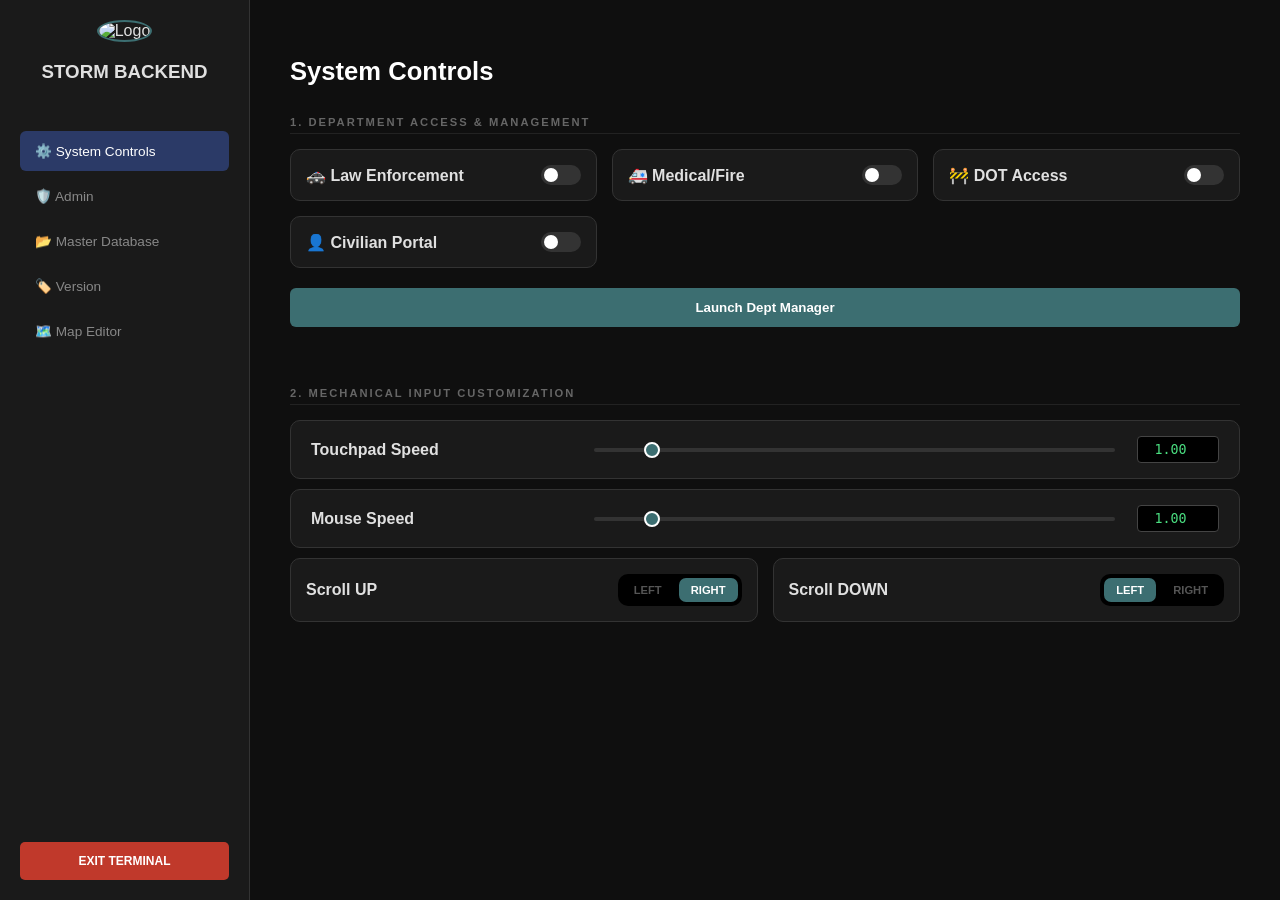
==== commit 47c26b72: "Update backend.html" ====
--- a/backend.html
+++ b/backend.html
@@ -6,15 +6,12 @@
     <title>LRP | Master Backend Control</title>
     <style>
         body { background-color: #0f0f0f; color: #e0e0e0; font-family: 'Segoe UI', sans-serif; margin: 0; display: flex; height: 100vh; overflow: hidden; }
-        
-        /* Sidebar */
         .sidebar { width: 250px; background-color: #1a1a1a; border-right: 1px solid #333; padding: 20px; display: flex; flex-direction: column; flex-shrink: 0; box-sizing: border-box; }
         .nav-tabs { display: flex; flex-direction: column; gap: 5px; margin-top: 30px; }
         .tab-btn { background: transparent; color: #888; border: none; padding: 12px 15px; text-align: left; border-radius: 6px; cursor: pointer; font-size: 0.85rem; display: flex; align-items: center; gap: 10px; transition: 0.2s; }
         .tab-btn.active { background: #2b3a67; color: #fff; }
         .tab-btn:hover { background: rgba(255,255,255,0.05); }
 
-        /* Main Panel */
         .main-panel { flex-grow: 1; padding: 40px; overflow-y: auto; box-sizing: border-box; scroll-behavior: smooth; }
         .tab-content { display: none; width: 100%; }
         .tab-content.active-tab { display: block; animation: fadeIn 0.3s ease; }
@@ -23,38 +20,29 @@
         h1 { color: #fff; font-size: 1.6rem; margin-bottom: 20px; }
         h2 { color: #666; font-size: 0.7rem; text-transform: uppercase; letter-spacing: 2px; margin: 30px 0 15px 0; border-bottom: 1px solid #222; padding-bottom: 5px; }
 
-        /* UI Components */
         .control-grid { display: grid; grid-template-columns: repeat(auto-fit, minmax(280px, 1fr)); gap: 15px; margin-bottom: 20px; }
         .control-card { background: #1a1a1a; border: 1px solid #333; padding: 15px; border-radius: 10px; display: flex; justify-content: space-between; align-items: center; }
         .setting-row { background: #1a1a1a; border: 1px solid #333; padding: 15px 20px; border-radius: 10px; margin-bottom: 10px; display: flex; align-items: center; gap: 20px; }
         
-        /* Buttons */
         .btn-action { background: #3c6e71; color: white; border: none; padding: 12px 25px; border-radius: 6px; cursor: pointer; font-weight: bold; transition: 0.3s; width: 100%; }
-        .btn-action:hover { background: #2b3a67; transform: translateY(-2px); }
-        .btn-reset { background: transparent; border: 1px solid #c0392b; color: #c0392b; padding: 10px; border-radius: 6px; cursor: pointer; font-size: 0.8rem; margin-top: 40px; transition: 0.2s; }
-        .btn-reset:hover { background: #c0392b; color: white; }
-        .btn-exit { background: #c0392b; color: white; border: none; padding: 12px; border-radius: 5px; cursor: pointer; margin-top: auto; font-weight: bold; font-size: 0.75rem; text-transform: uppercase; }
-
-        /* Inputs */
+        .num-input { width: 70px; background: #000; border: 1px solid #444; color: #4ade80; padding: 5px; border-radius: 4px; text-align: center; font-family: monospace; }
         .slider-ctrl { flex: 2; -webkit-appearance: none; height: 4px; background: #333; border-radius: 5px; outline: none; }
         .slider-ctrl::-webkit-slider-thumb { -webkit-appearance: none; width: 16px; height: 16px; background: #3c6e71; border-radius: 50%; cursor: pointer; border: 2px solid #fff; }
-        .num-input { width: 70px; background: #000; border: 1px solid #444; color: #4ade80; padding: 5px; border-radius: 4px; text-align: center; font-family: monospace; }
-        
-        .dir-container { display: flex; gap: 5px; background: #000; padding: 4px; border-radius: 10px; }
-        .dir-btn { border: none; background: transparent; color: #555; padding: 6px 12px; border-radius: 7px; cursor: pointer; font-size: 0.7rem; font-weight: bold; }
-        .dir-btn.active { background: #3c6e71; color: white; }
 
-        /* Switch */
         .switch { position: relative; width: 40px; height: 20px; flex-shrink: 0; }
         .switch input { opacity: 0; width: 0; height: 0; }
         .toggle-slider { position: absolute; cursor: pointer; top: 0; left: 0; right: 0; bottom: 0; background-color: #333; transition: .4s; border-radius: 20px; }
         .toggle-slider:before { position: absolute; content: ""; height: 14px; width: 14px; left: 3px; bottom: 3px; background-color: white; transition: .4s; border-radius: 50%; }
         input:checked + .toggle-slider { background-color: #2ecc71; }
         input:checked + .toggle-slider:before { transform: translateX(20px); }
+        .btn-exit { background: #c0392b; color: white; border: none; padding: 12px; border-radius: 5px; cursor: pointer; margin-top: auto; font-weight: bold; font-size: 0.75rem; text-transform: uppercase; }
+        
+        .dir-container { display: flex; gap: 5px; background: #000; padding: 4px; border-radius: 10px; }
+        .dir-btn { border: none; background: transparent; color: #555; padding: 6px 12px; border-radius: 7px; cursor: pointer; font-size: 0.7rem; font-weight: bold; }
+        .dir-btn.active { background: #3c6e71; color: white; }
     </style>
 </head>
 <body>
-
     <div class="sidebar">
         <div style="text-align: center;">
             <img src="LRPC_favicon_test.jpeg" alt="Logo" style="width: 60px; border-radius: 50%; border: 2px solid #3c6e71;">
@@ -62,114 +50,83 @@
         </div>
         <nav class="nav-tabs">
             <button class="tab-btn active" onclick="switchTab('controls', this)">⚙️ System Controls</button>
+            <button class="tab-btn" onclick="switchTab('admin', this)">🛡️ Admin</button>
             <button class="tab-btn" onclick="switchTab('database', this)">📂 Master Database</button>
+            <button class="tab-btn" onclick="switchTab('version', this)">🏷️ Version</button>
             <button class="tab-btn" onclick="switchTab('map', this)">🗺️ Map Editor</button>
-            <button class="tab-btn" onclick="switchTab('logs', this)">📜 System Logs</button>
         </nav>
         <button class="btn-exit" onclick="window.location.href='option.html'">Exit Terminal</button>
     </div>
 
     <div class="main-panel">
-        
         <div id="controls" class="tab-content active-tab">
             <h1>System Controls</h1>
-            
             <h2>1. Department Access & Management</h2>
-            <div class="control-grid" id="dynamic-toggle-container">
-                </div>
+            <div class="control-grid" id="dynamic-toggle-container"></div>
+            <button class="btn-action" style="margin-bottom:30px;" onclick="window.location.href='dept.html'">Launch Dept Manager</button>
+
+            <h2>2. Mechanical Input Customization</h2>
             <div class="setting-row">
-                <div style="flex:1;">
-                    <b>Department Manager</b>
-                    <p style="font-size:0.7rem; color:#666; margin:2px 0;">Add, remove, or edit department metadata and icons.</p>
-                </div>
-                <button class="btn-action" style="width:200px;" onclick="window.location.href='dept.html'">Launch Manager</button>
+                <div style="flex:1;"><b>Touchpad Speed</b></div>
+                <input type="range" id="touch_slide" class="slider-ctrl" min="0.01" max="10" step="0.01" oninput="updateSpeed('touch', this.value)">
+                <input type="number" id="touch_num" class="num-input" min="0.01" max="10" onchange="updateSpeed('touch', this.value)">
             </div>
-
-            <h2 style="margin-top:50px;">2. Mechanical Input Customization</h2>
-            
             <div class="setting-row">
-                <div style="flex:1;"><b>Touchpad Sensitivity</b><span> (0.01x - 100.00x)</span></div>
-                <input type="range" id="touch_slide" class="slider-ctrl" min="0.01" max="100" step="0.01" oninput="updateSpeed('touch', this.value)">
-                <input type="number" id="touch_num" class="num-input" min="0.01" max="100" onchange="updateSpeed('touch', this.value)">
-            </div>
-
-            <div class="setting-row">
-                <div style="flex:1;"><b>Mouse Wheel Sensitivity</b><span> (0.01x - 100.00x)</span></div>
-                <input type="range" id="mouse_slide" class="slider-ctrl" min="0.01" max="100" step="0.01" oninput="updateSpeed('mouse', this.value)">
-                <input type="number" id="mouse_num" class="num-input" min="0.01" max="100" onchange="updateSpeed('mouse', this.value)">
+                <div style="flex:1;"><b>Mouse Speed</b></div>
+                <input type="range" id="mouse_slide" class="slider-ctrl" min="0.01" max="10" step="0.01" oninput="updateSpeed('mouse', this.value)">
+                <input type="number" id="mouse_num" class="num-input" min="0.01" max="10" onchange="updateSpeed('mouse', this.value)">
             </div>
 
             <div class="control-grid">
                 <div class="control-card">
-                    <div><b>Scroll UP Action</b></div>
+                    <div><b>Scroll UP</b></div>
                     <div class="dir-container">
                         <button id="up-left" class="dir-btn" onclick="setLinkage('up', 'left')">LEFT</button>
                         <button id="up-right" class="dir-btn" onclick="setLinkage('up', 'right')">RIGHT</button>
                     </div>
                 </div>
                 <div class="control-card">
-                    <div><b>Scroll DOWN Action</b></div>
+                    <div><b>Scroll DOWN</b></div>
                     <div class="dir-container">
                         <button id="down-left" class="dir-btn" onclick="setLinkage('down', 'left')">LEFT</button>
                         <button id="down-right" class="dir-btn" onclick="setLinkage('down', 'right')">RIGHT</button>
                     </div>
                 </div>
             </div>
+        </div>
 
+        <div id="admin" class="tab-content">
+            <h1>Admin Panel</h1>
             <div class="control-card">
-                <div><b>Kinetic Smooth Rolling</b><p style="font-size:0.7rem; color:#666;">Maintains fluid motion regardless of speed multiplier.</p></div>
-                <label class="switch">
-                    <input type="checkbox" id="scroll_smooth" onchange="localStorage.setItem('hub_smooth', this.checked)">
-                    <span class="toggle-slider"></span>
-                </label>
+                <div><b>Maintenance Mode</b><p>Lock all systems globally.</p></div>
+                <label class="switch"><input type="checkbox" onchange="localStorage.setItem('global_lock', this.checked)"><span class="toggle-slider"></span></label>
             </div>
-
-            <button class="btn-reset" onclick="resetSystem()">⚠️ Reset All Input Settings</button>
         </div>
 
         <div id="database" class="tab-content">
             <h1>Master Database</h1>
-            <h2>Global Registry Controls</h2>
-            <div class="control-grid">
-                <div class="control-card">
-                    <div><b>Live Database Sync</b><p style="font-size:0.7rem; color:#666;">Real-time data fetching.</p></div>
-                    <label class="switch"><input type="checkbox" checked><span class="toggle-slider"></span></label>
-                </div>
-                <div class="control-card">
-                    <div><b>Character Encryption</b><p style="font-size:0.7rem; color:#666;">Protect PII data.</p></div>
-                    <label class="switch"><input type="checkbox" checked><span class="toggle-slider"></span></label>
+            <div class="control-card">
+                <div><b>Live Sync</b></div>
+                <label class="switch"><input type="checkbox" checked><span class="toggle-slider"></span></label>
+            </div>
+            <button class="btn-action" style="margin-top:20px;" onclick="window.location.href='database.html'">Open Database Interface</button>
+        </div>
+
+        <div id="version" class="tab-content">
+            <h1>System Version</h1>
+            <div class="control-card">
+                <div>
+                    <b id="version-tag">Version: Loading...</b>
+                    <p id="commit-count">Commits: --</p>
                 </div>
             </div>
-            <button class="btn-action" onclick="window.location.href='database.html'">Enter Database.html Interface</button>
+            <p style="font-size:0.8rem; color:#666;">Fetched live from GitHub main branch.</p>
         </div>
 
-        <div id="map" class="tab-content">
-            <h1>Map Editor</h1>
-            <h2>Dispatch Coordinate Hub</h2>
-            <div class="setting-row">
-                <div style="flex:1;"><b>Map Zoom Speed</b></div>
-                <input type="range" class="slider-ctrl" min="1" max="10" value="5">
-            </div>
-            <div class="control-card">
-                <div><b>Show Unit Blips</b></div>
-                <label class="switch"><input type="checkbox" checked><span class="toggle-slider"></span></label>
-            </div>
-            <button class="btn-action" style="background:#2b3a67;">Open Map Canvas</button>
-        </div>
-
-        <div id="logs" class="tab-content">
-            <h1>System Logs</h1>
-            <div style="background:#000; padding:20px; border-radius:10px; font-family:monospace; color:#4ade80; border:1px solid #333; height:400px; overflow-y:auto;" id="log-box">
-                > Initializing Terminal... OK<br>
-                > Loading Input Profiles... OK<br>
-                > Mechanical Linkage Active.
-            </div>
-        </div>
-
+        <div id="map" class="tab-content"><h1>Map Editor</h1><button class="btn-action">Open Editor</button></div>
     </div>
 
     <script>
-        // Speed Updates
         function updateSpeed(type, val) {
             val = parseFloat(val).toFixed(2);
             localStorage.setItem(`hub_${type}_speed`, val);
@@ -177,7 +134,6 @@
             document.getElementById(`${type}_num`).value = val;
         }
 
-        // Mechanical Linkage (Opposite Logic)
         function setLinkage(trigger, dir) {
             let upDir = (trigger === 'up') ? dir : (dir === 'left' ? 'right' : 'left');
             let downDir = (trigger === 'down') ? dir : (dir === 'left' ? 'right' : 'left');
@@ -201,30 +157,25 @@
             btn.classList.add('active');
         }
 
-        function resetSystem() {
-            if(confirm("Reset all speed and direction settings to default?")) {
-                localStorage.setItem('hub_touch_speed', 1.0);
-                localStorage.setItem('hub_mouse_speed', 1.0);
-                localStorage.setItem('hub_dir_up', 'right');
-                localStorage.setItem('hub_dir_down', 'left');
-                localStorage.setItem('hub_smooth', 'true');
-                location.reload();
+        async function fetchVersion() {
+            try {
+                // Replace 'user/repo' with your actual github details
+                const response = await fetch('https://api.github.com/repos/YOUR_USER/YOUR_REPO/commits');
+                const data = await response.json();
+                const count = data.length;
+                document.getElementById('version-tag').innerText = `Version: 1.0.${count}`;
+                document.getElementById('commit-count').innerText = `Total Commits: ${count}`;
+            } catch {
+                document.getElementById('version-tag').innerText = "Version: 1.0.Local";
             }
         }
 
         window.onload = () => {
-            // Load Speed
             updateSpeed('touch', localStorage.getItem('hub_touch_speed') || 1);
             updateSpeed('mouse', localStorage.getItem('hub_mouse_speed') || 1);
+            refreshUI();
+            fetchVersion();
             
-            // Load Smoothness
-            const smooth = localStorage.getItem('hub_smooth') !== 'false';
-            document.getElementById('scroll_smooth').checked = smooth;
-
-            // Load Linkage
-            refreshUI();
-
-            // Load Depts
             const depts = JSON.parse(localStorage.getItem('master_dept_list')) || [
                 { id: 'police', name: 'Law Enforcement', icon: '🚓' },
                 { id: 'ems', name: 'Medical/Fire', icon: '🚑' },
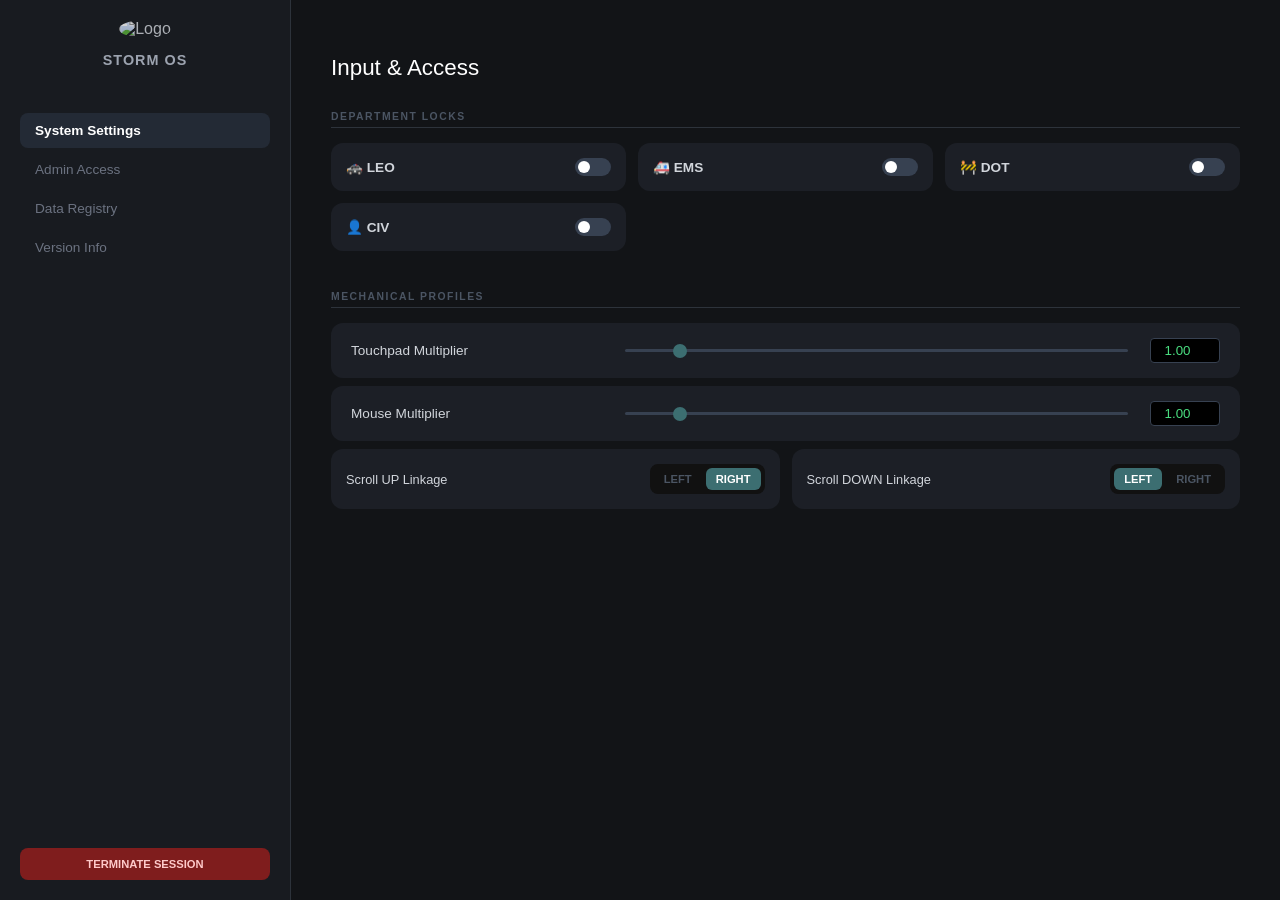
==== commit 68b313c8: "Update backend.html" ====
--- a/backend.html
+++ b/backend.html
@@ -5,88 +5,90 @@
     <meta name="viewport" content="width=device-width, initial-scale=1.0">
     <title>LRP | Master Backend Control</title>
     <style>
-        body { background-color: #0f0f0f; color: #e0e0e0; font-family: 'Segoe UI', sans-serif; margin: 0; display: flex; height: 100vh; overflow: hidden; }
-        .sidebar { width: 250px; background-color: #1a1a1a; border-right: 1px solid #333; padding: 20px; display: flex; flex-direction: column; flex-shrink: 0; box-sizing: border-box; }
-        .nav-tabs { display: flex; flex-direction: column; gap: 5px; margin-top: 30px; }
-        .tab-btn { background: transparent; color: #888; border: none; padding: 12px 15px; text-align: left; border-radius: 6px; cursor: pointer; font-size: 0.85rem; display: flex; align-items: center; gap: 10px; transition: 0.2s; }
-        .tab-btn.active { background: #2b3a67; color: #fff; }
-        .tab-btn:hover { background: rgba(255,255,255,0.05); }
+        :root { --bg: #121417; --card: #1c1f26; --accent: #3c6e71; --text: #d1d5db; }
+        body { background-color: var(--bg); color: var(--text); font-family: 'Inter', 'Segoe UI', sans-serif; margin: 0; display: flex; height: 100vh; overflow: hidden; }
+        
+        .sidebar { width: 250px; background-color: #181b20; border-right: 1px solid #2d333b; padding: 20px; display: flex; flex-direction: column; }
+        .nav-tabs { display: flex; flex-direction: column; gap: 4px; margin-top: 30px; }
+        .tab-btn { background: transparent; color: #6b7280; border: none; padding: 10px 15px; text-align: left; border-radius: 8px; cursor: pointer; font-size: 0.85rem; transition: 0.2s; }
+        .tab-btn.active { background: #232a35; color: #fff; font-weight: 600; }
+        .tab-btn:hover { background: #1f242d; }
 
-        .main-panel { flex-grow: 1; padding: 40px; overflow-y: auto; box-sizing: border-box; scroll-behavior: smooth; }
-        .tab-content { display: none; width: 100%; }
-        .tab-content.active-tab { display: block; animation: fadeIn 0.3s ease; }
-        @keyframes fadeIn { from { opacity: 0; transform: translateY(5px); } to { opacity: 1; } }
+        .main-panel { flex-grow: 1; padding: 40px; overflow-y: auto; }
+        .tab-content { display: none; }
+        .tab-content.active-tab { display: block; animation: fadeIn 0.2s ease-in; }
+        @keyframes fadeIn { from { opacity: 0; } to { opacity: 1; } }
 
-        h1 { color: #fff; font-size: 1.6rem; margin-bottom: 20px; }
-        h2 { color: #666; font-size: 0.7rem; text-transform: uppercase; letter-spacing: 2px; margin: 30px 0 15px 0; border-bottom: 1px solid #222; padding-bottom: 5px; }
+        h1 { color: #fff; font-size: 1.4rem; font-weight: 500; margin-bottom: 20px; }
+        h2 { color: #4b5563; font-size: 0.65rem; text-transform: uppercase; letter-spacing: 1.5px; margin: 30px 0 15px 0; border-bottom: 1px solid #2d333b; padding-bottom: 5px; }
 
-        .control-grid { display: grid; grid-template-columns: repeat(auto-fit, minmax(280px, 1fr)); gap: 15px; margin-bottom: 20px; }
-        .control-card { background: #1a1a1a; border: 1px solid #333; padding: 15px; border-radius: 10px; display: flex; justify-content: space-between; align-items: center; }
-        .setting-row { background: #1a1a1a; border: 1px solid #333; padding: 15px 20px; border-radius: 10px; margin-bottom: 10px; display: flex; align-items: center; gap: 20px; }
+        .control-grid { display: grid; grid-template-columns: repeat(auto-fit, minmax(280px, 1fr)); gap: 12px; }
+        .control-card { background: var(--card); padding: 15px; border-radius: 12px; display: flex; justify-content: space-between; align-items: center; }
+        .setting-row { background: var(--card); padding: 15px 20px; border-radius: 12px; margin-bottom: 8px; display: flex; align-items: center; gap: 20px; }
         
-        .btn-action { background: #3c6e71; color: white; border: none; padding: 12px 25px; border-radius: 6px; cursor: pointer; font-weight: bold; transition: 0.3s; width: 100%; }
-        .num-input { width: 70px; background: #000; border: 1px solid #444; color: #4ade80; padding: 5px; border-radius: 4px; text-align: center; font-family: monospace; }
-        .slider-ctrl { flex: 2; -webkit-appearance: none; height: 4px; background: #333; border-radius: 5px; outline: none; }
-        .slider-ctrl::-webkit-slider-thumb { -webkit-appearance: none; width: 16px; height: 16px; background: #3c6e71; border-radius: 50%; cursor: pointer; border: 2px solid #fff; }
+        .btn-action { background: var(--accent); color: white; border: none; padding: 10px; border-radius: 8px; cursor: pointer; font-weight: 600; width: 100%; transition: 0.2s; }
+        .btn-action:hover { opacity: 0.9; }
 
-        .switch { position: relative; width: 40px; height: 20px; flex-shrink: 0; }
+        .slider-ctrl { flex: 2; -webkit-appearance: none; height: 3px; background: #374151; border-radius: 5px; }
+        .slider-ctrl::-webkit-slider-thumb { -webkit-appearance: none; width: 14px; height: 14px; background: var(--accent); border-radius: 50%; cursor: pointer; }
+        .num-input { width: 60px; background: #000; border: 1px solid #374151; color: #4ade80; padding: 4px; border-radius: 4px; text-align: center; }
+
+        .dir-container { display: flex; gap: 4px; background: #111; padding: 4px; border-radius: 8px; }
+        .dir-btn { border: none; background: transparent; color: #4b5563; padding: 5px 10px; border-radius: 6px; cursor: pointer; font-size: 0.7rem; font-weight: 700; }
+        .dir-btn.active { background: var(--accent); color: white; }
+
+        .switch { position: relative; width: 36px; height: 18px; }
         .switch input { opacity: 0; width: 0; height: 0; }
-        .toggle-slider { position: absolute; cursor: pointer; top: 0; left: 0; right: 0; bottom: 0; background-color: #333; transition: .4s; border-radius: 20px; }
-        .toggle-slider:before { position: absolute; content: ""; height: 14px; width: 14px; left: 3px; bottom: 3px; background-color: white; transition: .4s; border-radius: 50%; }
-        input:checked + .toggle-slider { background-color: #2ecc71; }
-        input:checked + .toggle-slider:before { transform: translateX(20px); }
-        .btn-exit { background: #c0392b; color: white; border: none; padding: 12px; border-radius: 5px; cursor: pointer; margin-top: auto; font-weight: bold; font-size: 0.75rem; text-transform: uppercase; }
-        
-        .dir-container { display: flex; gap: 5px; background: #000; padding: 4px; border-radius: 10px; }
-        .dir-btn { border: none; background: transparent; color: #555; padding: 6px 12px; border-radius: 7px; cursor: pointer; font-size: 0.7rem; font-weight: bold; }
-        .dir-btn.active { background: #3c6e71; color: white; }
+        .toggle-slider { position: absolute; cursor: pointer; top: 0; left: 0; right: 0; bottom: 0; background-color: #374151; transition: .3s; border-radius: 20px; }
+        .toggle-slider:before { position: absolute; content: ""; height: 12px; width: 12px; left: 3px; bottom: 3px; background-color: white; transition: .3s; border-radius: 50%; }
+        input:checked + .toggle-slider { background-color: #10b981; }
+        input:checked + .toggle-slider:before { transform: translateX(18px); }
+        .btn-exit { background: #7f1d1d; color: #fecaca; border: none; padding: 10px; border-radius: 8px; cursor: pointer; margin-top: auto; font-size: 0.7rem; font-weight: bold; }
     </style>
 </head>
 <body>
     <div class="sidebar">
         <div style="text-align: center;">
-            <img src="LRPC_favicon_test.jpeg" alt="Logo" style="width: 60px; border-radius: 50%; border: 2px solid #3c6e71;">
-            <h3>STORM BACKEND</h3>
+            <img src="LRPC_favicon_test.jpeg" alt="Logo" style="width: 50px; border-radius: 50%; opacity: 0.8;">
+            <h3 style="font-size: 0.9rem; letter-spacing: 1px; color: #9ca3af;">STORM OS</h3>
         </div>
         <nav class="nav-tabs">
-            <button class="tab-btn active" onclick="switchTab('controls', this)">⚙️ System Controls</button>
-            <button class="tab-btn" onclick="switchTab('admin', this)">🛡️ Admin</button>
-            <button class="tab-btn" onclick="switchTab('database', this)">📂 Master Database</button>
-            <button class="tab-btn" onclick="switchTab('version', this)">🏷️ Version</button>
-            <button class="tab-btn" onclick="switchTab('map', this)">🗺️ Map Editor</button>
+            <button class="tab-btn active" onclick="switchTab('controls', this)">System Settings</button>
+            <button class="tab-btn" onclick="switchTab('admin', this)">Admin Access</button>
+            <button class="tab-btn" onclick="switchTab('database', this)">Data Registry</button>
+            <button class="tab-btn" onclick="switchTab('version', this)">Version Info</button>
         </nav>
-        <button class="btn-exit" onclick="window.location.href='option.html'">Exit Terminal</button>
+        <button class="btn-exit" onclick="window.location.href='option.html'">TERMINATE SESSION</button>
     </div>
 
     <div class="main-panel">
         <div id="controls" class="tab-content active-tab">
-            <h1>System Controls</h1>
-            <h2>1. Department Access & Management</h2>
+            <h1>Input & Access</h1>
+            <h2>Department Locks</h2>
             <div class="control-grid" id="dynamic-toggle-container"></div>
-            <button class="btn-action" style="margin-bottom:30px;" onclick="window.location.href='dept.html'">Launch Dept Manager</button>
-
-            <h2>2. Mechanical Input Customization</h2>
+            
+            <h2 style="margin-top:40px;">Mechanical Profiles</h2>
             <div class="setting-row">
-                <div style="flex:1;"><b>Touchpad Speed</b></div>
+                <div style="flex:1; font-size:0.85rem;">Touchpad Multiplier</div>
                 <input type="range" id="touch_slide" class="slider-ctrl" min="0.01" max="10" step="0.01" oninput="updateSpeed('touch', this.value)">
                 <input type="number" id="touch_num" class="num-input" min="0.01" max="10" onchange="updateSpeed('touch', this.value)">
             </div>
             <div class="setting-row">
-                <div style="flex:1;"><b>Mouse Speed</b></div>
+                <div style="flex:1; font-size:0.85rem;">Mouse Multiplier</div>
                 <input type="range" id="mouse_slide" class="slider-ctrl" min="0.01" max="10" step="0.01" oninput="updateSpeed('mouse', this.value)">
                 <input type="number" id="mouse_num" class="num-input" min="0.01" max="10" onchange="updateSpeed('mouse', this.value)">
             </div>
 
             <div class="control-grid">
                 <div class="control-card">
-                    <div><b>Scroll UP</b></div>
+                    <div style="font-size:0.8rem;">Scroll UP Linkage</div>
                     <div class="dir-container">
                         <button id="up-left" class="dir-btn" onclick="setLinkage('up', 'left')">LEFT</button>
                         <button id="up-right" class="dir-btn" onclick="setLinkage('up', 'right')">RIGHT</button>
                     </div>
                 </div>
                 <div class="control-card">
-                    <div><b>Scroll DOWN</b></div>
+                    <div style="font-size:0.8rem;">Scroll DOWN Linkage</div>
                     <div class="dir-container">
                         <button id="down-left" class="dir-btn" onclick="setLinkage('down', 'left')">LEFT</button>
                         <button id="down-right" class="dir-btn" onclick="setLinkage('down', 'right')">RIGHT</button>
@@ -95,50 +97,21 @@
             </div>
         </div>
 
-        <div id="admin" class="tab-content">
-            <h1>Admin Panel</h1>
-            <div class="control-card">
-                <div><b>Maintenance Mode</b><p>Lock all systems globally.</p></div>
-                <label class="switch"><input type="checkbox" onchange="localStorage.setItem('global_lock', this.checked)"><span class="toggle-slider"></span></label>
-            </div>
-        </div>
-
-        <div id="database" class="tab-content">
-            <h1>Master Database</h1>
-            <div class="control-card">
-                <div><b>Live Sync</b></div>
-                <label class="switch"><input type="checkbox" checked><span class="toggle-slider"></span></label>
-            </div>
-            <button class="btn-action" style="margin-top:20px;" onclick="window.location.href='database.html'">Open Database Interface</button>
-        </div>
-
-        <div id="version" class="tab-content">
-            <h1>System Version</h1>
-            <div class="control-card">
-                <div>
-                    <b id="version-tag">Version: Loading...</b>
-                    <p id="commit-count">Commits: --</p>
-                </div>
-            </div>
-            <p style="font-size:0.8rem; color:#666;">Fetched live from GitHub main branch.</p>
-        </div>
-
-        <div id="map" class="tab-content"><h1>Map Editor</h1><button class="btn-action">Open Editor</button></div>
+        <div id="admin" class="tab-content"><h1>Admin Panel</h1><button class="btn-action" onclick="window.location.href='dept.html'">Manage Departments</button></div>
+        <div id="database" class="tab-content"><h1>Database</h1><button class="btn-action" onclick="window.location.href='database.html'">Open Registry</button></div>
+        <div id="version" class="tab-content"><h1>System Info</h1><p id="v-tag">Fetching...</p></div>
     </div>
 
     <script>
         function updateSpeed(type, val) {
-            val = parseFloat(val).toFixed(2);
+            val = Math.min(Math.max(parseFloat(val), 0.01), 10).toFixed(2);
             localStorage.setItem(`hub_${type}_speed`, val);
             document.getElementById(`${type}_slide`).value = val;
             document.getElementById(`${type}_num`).value = val;
         }
 
         function setLinkage(trigger, dir) {
-            let upDir = (trigger === 'up') ? dir : (dir === 'left' ? 'right' : 'left');
-            let downDir = (trigger === 'down') ? dir : (dir === 'left' ? 'right' : 'left');
-            localStorage.setItem('hub_dir_up', upDir);
-            localStorage.setItem('hub_dir_down', downDir);
+            localStorage.setItem(`hub_dir_${trigger}`, dir);
             refreshUI();
         }
 
@@ -157,35 +130,21 @@
             btn.classList.add('active');
         }
 
-        async function fetchVersion() {
-            try {
-                // Replace 'user/repo' with your actual github details
-                const response = await fetch('https://api.github.com/repos/YOUR_USER/YOUR_REPO/commits');
-                const data = await response.json();
-                const count = data.length;
-                document.getElementById('version-tag').innerText = `Version: 1.0.${count}`;
-                document.getElementById('commit-count').innerText = `Total Commits: ${count}`;
-            } catch {
-                document.getElementById('version-tag').innerText = "Version: 1.0.Local";
-            }
-        }
-
         window.onload = () => {
-            updateSpeed('touch', localStorage.getItem('hub_touch_speed') || 1);
-            updateSpeed('mouse', localStorage.getItem('hub_mouse_speed') || 1);
+            updateSpeed('touch', localStorage.getItem('hub_touch_speed') || 1.0);
+            updateSpeed('mouse', localStorage.getItem('hub_mouse_speed') || 1.0);
             refreshUI();
-            fetchVersion();
             
             const depts = JSON.parse(localStorage.getItem('master_dept_list')) || [
-                { id: 'police', name: 'Law Enforcement', icon: '🚓' },
-                { id: 'ems', name: 'Medical/Fire', icon: '🚑' },
-                { id: 'dot', name: 'DOT Access', icon: '🚧' },
-                { id: 'civ', name: 'Civilian Portal', icon: '👤' }
+                { id: 'police', name: 'LEO', icon: '🚓' },
+                { id: 'ems', name: 'EMS', icon: '🚑' },
+                { id: 'dot', name: 'DOT', icon: '🚧' },
+                { id: 'civ', name: 'CIV', icon: '👤' }
             ];
             const container = document.getElementById('dynamic-toggle-container');
             container.innerHTML = depts.map(d => `
                 <div class="control-card">
-                    <div><b>${d.icon} ${d.name}</b></div>
+                    <div style="font-size:0.85rem;"><b>${d.icon} ${d.name}</b></div>
                     <label class="switch">
                         <input type="checkbox" ${localStorage.getItem(d.id+'_locked') === 'false' ? 'checked' : ''} 
                         onchange="localStorage.setItem('${d.id}_locked', !this.checked)">
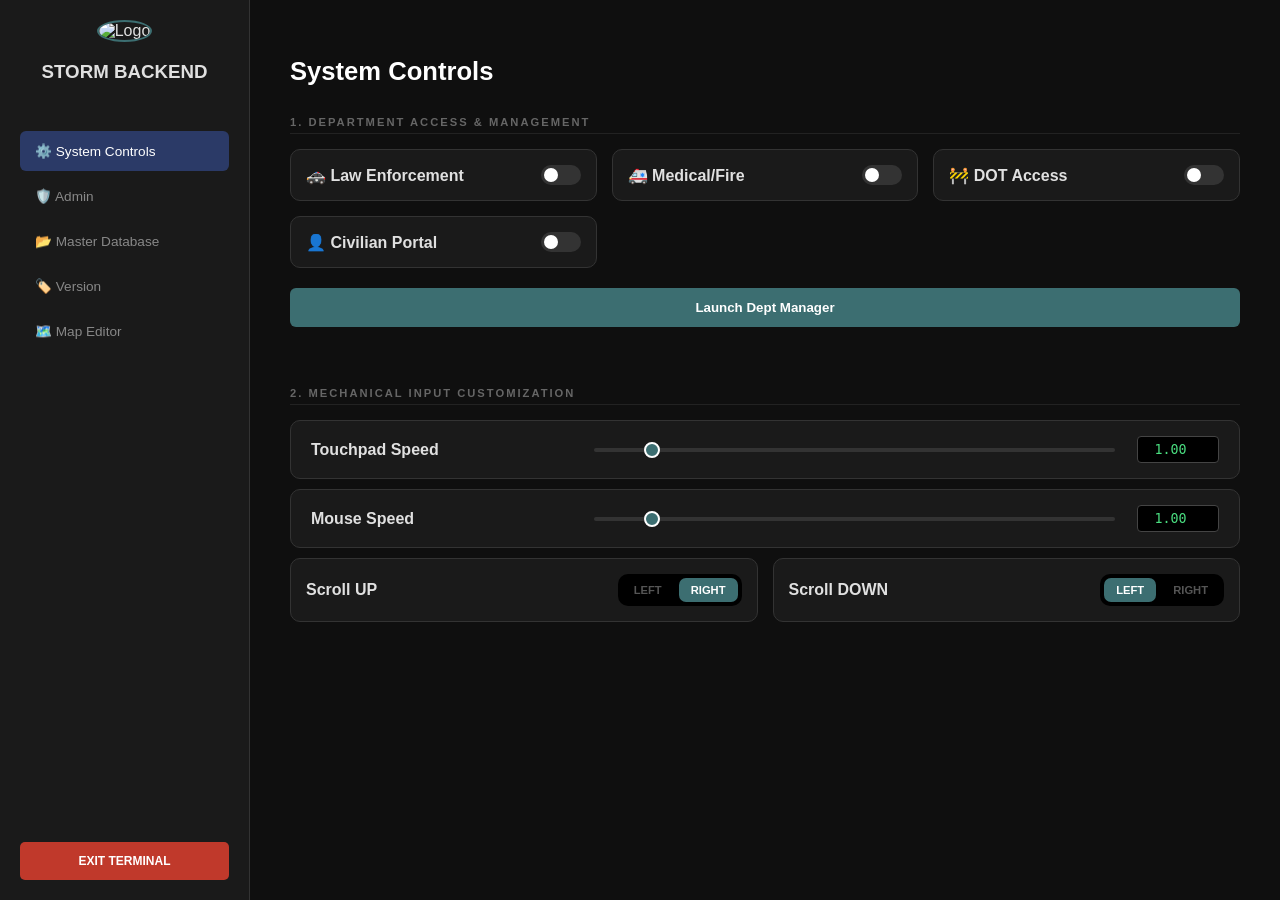
==== commit c9a79369: "Update backend.html" ====
--- a/backend.html
+++ b/backend.html
@@ -5,90 +5,88 @@
     <meta name="viewport" content="width=device-width, initial-scale=1.0">
     <title>LRP | Master Backend Control</title>
     <style>
-        :root { --bg: #121417; --card: #1c1f26; --accent: #3c6e71; --text: #d1d5db; }
-        body { background-color: var(--bg); color: var(--text); font-family: 'Inter', 'Segoe UI', sans-serif; margin: 0; display: flex; height: 100vh; overflow: hidden; }
+        body { background-color: #0f0f0f; color: #e0e0e0; font-family: 'Segoe UI', sans-serif; margin: 0; display: flex; height: 100vh; overflow: hidden; }
+        .sidebar { width: 250px; background-color: #1a1a1a; border-right: 1px solid #333; padding: 20px; display: flex; flex-direction: column; flex-shrink: 0; box-sizing: border-box; }
+        .nav-tabs { display: flex; flex-direction: column; gap: 5px; margin-top: 30px; }
+        .tab-btn { background: transparent; color: #888; border: none; padding: 12px 15px; text-align: left; border-radius: 6px; cursor: pointer; font-size: 0.85rem; display: flex; align-items: center; gap: 10px; transition: 0.2s; }
+        .tab-btn.active { background: #2b3a67; color: #fff; }
+        .tab-btn:hover { background: rgba(255,255,255,0.05); }
+
+        .main-panel { flex-grow: 1; padding: 40px; overflow-y: auto; box-sizing: border-box; scroll-behavior: smooth; }
+        .tab-content { display: none; width: 100%; }
+        .tab-content.active-tab { display: block; animation: fadeIn 0.3s ease; }
+        @keyframes fadeIn { from { opacity: 0; transform: translateY(5px); } to { opacity: 1; } }
+
+        h1 { color: #fff; font-size: 1.6rem; margin-bottom: 20px; }
+        h2 { color: #666; font-size: 0.7rem; text-transform: uppercase; letter-spacing: 2px; margin: 30px 0 15px 0; border-bottom: 1px solid #222; padding-bottom: 5px; }
+
+        .control-grid { display: grid; grid-template-columns: repeat(auto-fit, minmax(280px, 1fr)); gap: 15px; margin-bottom: 20px; }
+        .control-card { background: #1a1a1a; border: 1px solid #333; padding: 15px; border-radius: 10px; display: flex; justify-content: space-between; align-items: center; }
+        .setting-row { background: #1a1a1a; border: 1px solid #333; padding: 15px 20px; border-radius: 10px; margin-bottom: 10px; display: flex; align-items: center; gap: 20px; }
         
-        .sidebar { width: 250px; background-color: #181b20; border-right: 1px solid #2d333b; padding: 20px; display: flex; flex-direction: column; }
-        .nav-tabs { display: flex; flex-direction: column; gap: 4px; margin-top: 30px; }
-        .tab-btn { background: transparent; color: #6b7280; border: none; padding: 10px 15px; text-align: left; border-radius: 8px; cursor: pointer; font-size: 0.85rem; transition: 0.2s; }
-        .tab-btn.active { background: #232a35; color: #fff; font-weight: 600; }
-        .tab-btn:hover { background: #1f242d; }
+        .btn-action { background: #3c6e71; color: white; border: none; padding: 12px 25px; border-radius: 6px; cursor: pointer; font-weight: bold; transition: 0.3s; width: 100%; }
+        .num-input { width: 70px; background: #000; border: 1px solid #444; color: #4ade80; padding: 5px; border-radius: 4px; text-align: center; font-family: monospace; }
+        .slider-ctrl { flex: 2; -webkit-appearance: none; height: 4px; background: #333; border-radius: 5px; outline: none; }
+        .slider-ctrl::-webkit-slider-thumb { -webkit-appearance: none; width: 16px; height: 16px; background: #3c6e71; border-radius: 50%; cursor: pointer; border: 2px solid #fff; }
 
-        .main-panel { flex-grow: 1; padding: 40px; overflow-y: auto; }
-        .tab-content { display: none; }
-        .tab-content.active-tab { display: block; animation: fadeIn 0.2s ease-in; }
-        @keyframes fadeIn { from { opacity: 0; } to { opacity: 1; } }
-
-        h1 { color: #fff; font-size: 1.4rem; font-weight: 500; margin-bottom: 20px; }
-        h2 { color: #4b5563; font-size: 0.65rem; text-transform: uppercase; letter-spacing: 1.5px; margin: 30px 0 15px 0; border-bottom: 1px solid #2d333b; padding-bottom: 5px; }
-
-        .control-grid { display: grid; grid-template-columns: repeat(auto-fit, minmax(280px, 1fr)); gap: 12px; }
-        .control-card { background: var(--card); padding: 15px; border-radius: 12px; display: flex; justify-content: space-between; align-items: center; }
-        .setting-row { background: var(--card); padding: 15px 20px; border-radius: 12px; margin-bottom: 8px; display: flex; align-items: center; gap: 20px; }
+        .switch { position: relative; width: 40px; height: 20px; flex-shrink: 0; }
+        .switch input { opacity: 0; width: 0; height: 0; }
+        .toggle-slider { position: absolute; cursor: pointer; top: 0; left: 0; right: 0; bottom: 0; background-color: #333; transition: .4s; border-radius: 20px; }
+        .toggle-slider:before { position: absolute; content: ""; height: 14px; width: 14px; left: 3px; bottom: 3px; background-color: white; transition: .4s; border-radius: 50%; }
+        input:checked + .toggle-slider { background-color: #2ecc71; }
+        input:checked + .toggle-slider:before { transform: translateX(20px); }
+        .btn-exit { background: #c0392b; color: white; border: none; padding: 12px; border-radius: 5px; cursor: pointer; margin-top: auto; font-weight: bold; font-size: 0.75rem; text-transform: uppercase; }
         
-        .btn-action { background: var(--accent); color: white; border: none; padding: 10px; border-radius: 8px; cursor: pointer; font-weight: 600; width: 100%; transition: 0.2s; }
-        .btn-action:hover { opacity: 0.9; }
-
-        .slider-ctrl { flex: 2; -webkit-appearance: none; height: 3px; background: #374151; border-radius: 5px; }
-        .slider-ctrl::-webkit-slider-thumb { -webkit-appearance: none; width: 14px; height: 14px; background: var(--accent); border-radius: 50%; cursor: pointer; }
-        .num-input { width: 60px; background: #000; border: 1px solid #374151; color: #4ade80; padding: 4px; border-radius: 4px; text-align: center; }
-
-        .dir-container { display: flex; gap: 4px; background: #111; padding: 4px; border-radius: 8px; }
-        .dir-btn { border: none; background: transparent; color: #4b5563; padding: 5px 10px; border-radius: 6px; cursor: pointer; font-size: 0.7rem; font-weight: 700; }
-        .dir-btn.active { background: var(--accent); color: white; }
-
-        .switch { position: relative; width: 36px; height: 18px; }
-        .switch input { opacity: 0; width: 0; height: 0; }
-        .toggle-slider { position: absolute; cursor: pointer; top: 0; left: 0; right: 0; bottom: 0; background-color: #374151; transition: .3s; border-radius: 20px; }
-        .toggle-slider:before { position: absolute; content: ""; height: 12px; width: 12px; left: 3px; bottom: 3px; background-color: white; transition: .3s; border-radius: 50%; }
-        input:checked + .toggle-slider { background-color: #10b981; }
-        input:checked + .toggle-slider:before { transform: translateX(18px); }
-        .btn-exit { background: #7f1d1d; color: #fecaca; border: none; padding: 10px; border-radius: 8px; cursor: pointer; margin-top: auto; font-size: 0.7rem; font-weight: bold; }
+        .dir-container { display: flex; gap: 5px; background: #000; padding: 4px; border-radius: 10px; }
+        .dir-btn { border: none; background: transparent; color: #555; padding: 6px 12px; border-radius: 7px; cursor: pointer; font-size: 0.7rem; font-weight: bold; }
+        .dir-btn.active { background: #3c6e71; color: white; }
     </style>
 </head>
 <body>
     <div class="sidebar">
         <div style="text-align: center;">
-            <img src="LRPC_favicon_test.jpeg" alt="Logo" style="width: 50px; border-radius: 50%; opacity: 0.8;">
-            <h3 style="font-size: 0.9rem; letter-spacing: 1px; color: #9ca3af;">STORM OS</h3>
+            <img src="LRPC_favicon_test.jpeg" alt="Logo" style="width: 60px; border-radius: 50%; border: 2px solid #3c6e71;">
+            <h3>STORM BACKEND</h3>
         </div>
         <nav class="nav-tabs">
-            <button class="tab-btn active" onclick="switchTab('controls', this)">System Settings</button>
-            <button class="tab-btn" onclick="switchTab('admin', this)">Admin Access</button>
-            <button class="tab-btn" onclick="switchTab('database', this)">Data Registry</button>
-            <button class="tab-btn" onclick="switchTab('version', this)">Version Info</button>
+            <button class="tab-btn active" onclick="switchTab('controls', this)">⚙️ System Controls</button>
+            <button class="tab-btn" onclick="switchTab('admin', this)">🛡️ Admin</button>
+            <button class="tab-btn" onclick="switchTab('database', this)">📂 Master Database</button>
+            <button class="tab-btn" onclick="switchTab('version', this)">🏷️ Version</button>
+            <button class="tab-btn" onclick="switchTab('map', this)">🗺️ Map Editor</button>
         </nav>
-        <button class="btn-exit" onclick="window.location.href='option.html'">TERMINATE SESSION</button>
+        <button class="btn-exit" onclick="window.location.href='option.html'">Exit Terminal</button>
     </div>
 
     <div class="main-panel">
         <div id="controls" class="tab-content active-tab">
-            <h1>Input & Access</h1>
-            <h2>Department Locks</h2>
+            <h1>System Controls</h1>
+            <h2>1. Department Access & Management</h2>
             <div class="control-grid" id="dynamic-toggle-container"></div>
-            
-            <h2 style="margin-top:40px;">Mechanical Profiles</h2>
+            <button class="btn-action" style="margin-bottom:30px;" onclick="window.location.href='dept.html'">Launch Dept Manager</button>
+
+            <h2>2. Mechanical Input Customization</h2>
             <div class="setting-row">
-                <div style="flex:1; font-size:0.85rem;">Touchpad Multiplier</div>
+                <div style="flex:1;"><b>Touchpad Speed</b></div>
                 <input type="range" id="touch_slide" class="slider-ctrl" min="0.01" max="10" step="0.01" oninput="updateSpeed('touch', this.value)">
                 <input type="number" id="touch_num" class="num-input" min="0.01" max="10" onchange="updateSpeed('touch', this.value)">
             </div>
             <div class="setting-row">
-                <div style="flex:1; font-size:0.85rem;">Mouse Multiplier</div>
+                <div style="flex:1;"><b>Mouse Speed</b></div>
                 <input type="range" id="mouse_slide" class="slider-ctrl" min="0.01" max="10" step="0.01" oninput="updateSpeed('mouse', this.value)">
                 <input type="number" id="mouse_num" class="num-input" min="0.01" max="10" onchange="updateSpeed('mouse', this.value)">
             </div>
 
             <div class="control-grid">
                 <div class="control-card">
-                    <div style="font-size:0.8rem;">Scroll UP Linkage</div>
+                    <div><b>Scroll UP</b></div>
                     <div class="dir-container">
                         <button id="up-left" class="dir-btn" onclick="setLinkage('up', 'left')">LEFT</button>
                         <button id="up-right" class="dir-btn" onclick="setLinkage('up', 'right')">RIGHT</button>
                     </div>
                 </div>
                 <div class="control-card">
-                    <div style="font-size:0.8rem;">Scroll DOWN Linkage</div>
+                    <div><b>Scroll DOWN</b></div>
                     <div class="dir-container">
                         <button id="down-left" class="dir-btn" onclick="setLinkage('down', 'left')">LEFT</button>
                         <button id="down-right" class="dir-btn" onclick="setLinkage('down', 'right')">RIGHT</button>
@@ -97,21 +95,50 @@
             </div>
         </div>
 
-        <div id="admin" class="tab-content"><h1>Admin Panel</h1><button class="btn-action" onclick="window.location.href='dept.html'">Manage Departments</button></div>
-        <div id="database" class="tab-content"><h1>Database</h1><button class="btn-action" onclick="window.location.href='database.html'">Open Registry</button></div>
-        <div id="version" class="tab-content"><h1>System Info</h1><p id="v-tag">Fetching...</p></div>
+        <div id="admin" class="tab-content">
+            <h1>Admin Panel</h1>
+            <div class="control-card">
+                <div><b>Maintenance Mode</b><p>Lock all systems globally.</p></div>
+                <label class="switch"><input type="checkbox" onchange="localStorage.setItem('global_lock', this.checked)"><span class="toggle-slider"></span></label>
+            </div>
+        </div>
+
+        <div id="database" class="tab-content">
+            <h1>Master Database</h1>
+            <div class="control-card">
+                <div><b>Live Sync</b></div>
+                <label class="switch"><input type="checkbox" checked><span class="toggle-slider"></span></label>
+            </div>
+            <button class="btn-action" style="margin-top:20px;" onclick="window.location.href='database.html'">Open Database Interface</button>
+        </div>
+
+        <div id="version" class="tab-content">
+            <h1>System Version</h1>
+            <div class="control-card">
+                <div>
+                    <b id="version-tag">Version: Loading...</b>
+                    <p id="commit-count">Commits: --</p>
+                </div>
+            </div>
+            <p style="font-size:0.8rem; color:#666;">Fetched live from GitHub main branch.</p>
+        </div>
+
+        <div id="map" class="tab-content"><h1>Map Editor</h1><button class="btn-action">Open Editor</button></div>
     </div>
 
     <script>
         function updateSpeed(type, val) {
-            val = Math.min(Math.max(parseFloat(val), 0.01), 10).toFixed(2);
+            val = parseFloat(val).toFixed(2);
             localStorage.setItem(`hub_${type}_speed`, val);
             document.getElementById(`${type}_slide`).value = val;
             document.getElementById(`${type}_num`).value = val;
         }
 
         function setLinkage(trigger, dir) {
-            localStorage.setItem(`hub_dir_${trigger}`, dir);
+            let upDir = (trigger === 'up') ? dir : (dir === 'left' ? 'right' : 'left');
+            let downDir = (trigger === 'down') ? dir : (dir === 'left' ? 'right' : 'left');
+            localStorage.setItem('hub_dir_up', upDir);
+            localStorage.setItem('hub_dir_down', downDir);
             refreshUI();
         }
 
@@ -130,21 +157,35 @@
             btn.classList.add('active');
         }
 
+        async function fetchVersion() {
+            try {
+                // Replace 'user/repo' with your actual github details
+                const response = await fetch('https://api.github.com/repos/YOUR_USER/YOUR_REPO/commits');
+                const data = await response.json();
+                const count = data.length;
+                document.getElementById('version-tag').innerText = `Version: 1.0.${count}`;
+                document.getElementById('commit-count').innerText = `Total Commits: ${count}`;
+            } catch {
+                document.getElementById('version-tag').innerText = "Version: 1.0.Local";
+            }
+        }
+
         window.onload = () => {
-            updateSpeed('touch', localStorage.getItem('hub_touch_speed') || 1.0);
-            updateSpeed('mouse', localStorage.getItem('hub_mouse_speed') || 1.0);
+            updateSpeed('touch', localStorage.getItem('hub_touch_speed') || 1);
+            updateSpeed('mouse', localStorage.getItem('hub_mouse_speed') || 1);
             refreshUI();
+            fetchVersion();
             
             const depts = JSON.parse(localStorage.getItem('master_dept_list')) || [
-                { id: 'police', name: 'LEO', icon: '🚓' },
-                { id: 'ems', name: 'EMS', icon: '🚑' },
-                { id: 'dot', name: 'DOT', icon: '🚧' },
-                { id: 'civ', name: 'CIV', icon: '👤' }
+                { id: 'police', name: 'Law Enforcement', icon: '🚓' },
+                { id: 'ems', name: 'Medical/Fire', icon: '🚑' },
+                { id: 'dot', name: 'DOT Access', icon: '🚧' },
+                { id: 'civ', name: 'Civilian Portal', icon: '👤' }
             ];
             const container = document.getElementById('dynamic-toggle-container');
             container.innerHTML = depts.map(d => `
                 <div class="control-card">
-                    <div style="font-size:0.85rem;"><b>${d.icon} ${d.name}</b></div>
+                    <div><b>${d.icon} ${d.name}</b></div>
                     <label class="switch">
                         <input type="checkbox" ${localStorage.getItem(d.id+'_locked') === 'false' ? 'checked' : ''} 
                         onchange="localStorage.setItem('${d.id}_locked', !this.checked)">
